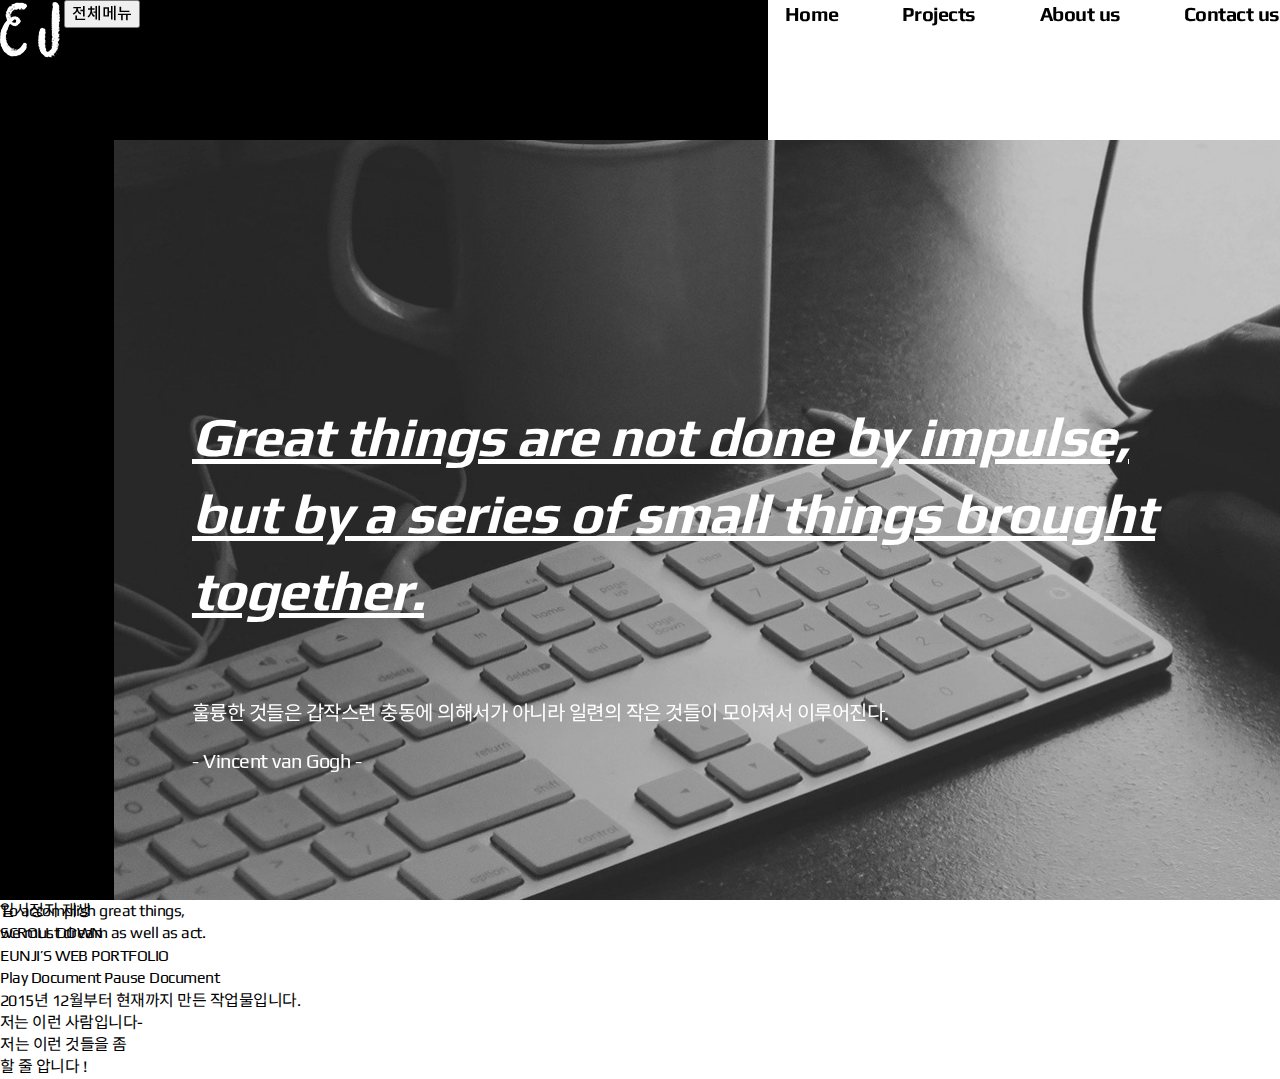
==== index.html @ 8ba09391 "경로 수정" ====
<!DOCTYPE html>
<html lang="ko">

<head>
<meta charset="utf-8">
<meta name="viewport" content="width=device-width, initial-scale=1.0">
<meta http-equiv="X-UA-Compatible" content="IE=edge"/>
<title>웹 퍼블리셔 이은지 포트폴리오</title>

<meta name="Description" content="">
<meta name="keywords" content="">

<meta property="og:title" content="웹 퍼블리셔 이은지 포트폴리오">
<meta property="og:description" content="">
<meta property="og:image" content="resources/img/ogimg.png">
<meta property="og:type" content="website">
<link rel="stylesheet" type="text/css" href="resources/css/animate.css">
<link rel="stylesheet" type="text/css" href="resources/css/swiper.min.css">
<link rel="stylesheet" type="text/css" href="resources/css/common.css?ver=200728">
<!--공통 스타일-->
<link rel="stylesheet" type="text/css" href="resources/css/layout.css?ver=200728">
<!--레이아웃 스타일-->
<link rel="stylesheet" type="text/css" href="resources/css/main.css?ver=200728">
<!--메인 스타일-->
<script src="resources/js/jquery/jquery.1.11.3.min.js"></script>
<!--jquery 필수-->
<script src="resources/js/jquery/jquery-ui-1.11.4.min.js"></script>
<!--jquery ui 필수-->
<script src="resources/js/jquery/slick.1.8.1.js"></script>
<script src="resources/js/jquery/slick-animation.min.js"></script>
<script src="resources/js/jquery/swiper.js"></script>
<script async="" src="resources/js/jquery/jquery.easing.min.js"></script>
<!--jquery 효과(속도)-->
<script defer="" src="resources/js/jquery/wow.min.js"></script>
<script defer="" src="resources/js/common.js?ver=200728"></script>
<!--제이쿼리 라이브러리 CDN-->
</head>

<body>

<div id="wrap">
    <header class="header" id="header"></header>

    <div id="container">
        <!-- main visial s -->
        <div class="main_vis">
            <div class="left_bg"></div>
            <div class="swiper-container main_swiper">
                <div class="swiper-wrapper">
                    <div class="vis1 swiper-slide">
                        <div class="vis_bg" data-swiper-parallax-x="60%"></div>
                    </div>
                    <div class="vis2 swiper-slide">
                        <div class="vis_bg" data-swiper-parallax-x="60%"></div>
                    </div>
                </div>
            </div>
            <div class="vis_txt">
                <p class="tit">Great things are not done by impulse, <br>but by a series of small things brought together.</p>
                <p class="txt">훌륭한 것들은 갑작스런 충동에 의해서가 아니라 일련의 작은 것들이 모아져서 이루어진다.</p>
                <span class="name">- Vincent van Gogh -</span>
            </div>
            <div class="slide_btn_box clear"> 
                <div class="play_box">
                    <a href="#none" class="swiper-button-pause">일시정지</a>
                    <a href="#none" class="swiper-button-play">재생</a>
                </div>
                <div class="swiper-pagination"></div><!-- slide btn -->
            </div>
            <span class="scrolldown">SCROLL DOWN</span>
        </div>
        <!-- main visial e -->

        <div class="projects">
            <p class="wrap_tit">To accomplish great things, <br>we must dream as well as act. </p>
            <span class="left_tit">EUNJI’S WEB PORTFOLIO</span>
            <!-- project s -->
            <div class="swiper-container project_swiper">
                <div class="swiper-wrapper">
                    <div class="slide1 swiper-slide">

                    </div>
                    <div class="slide2 swiper-slide">

                    </div>
                    <div class="slide3 swiper-slide">

                    </div>
                </div>
            </div>
            <div class="slide_btn_box clear"> 
                <div class="play_box">
                    <a href="#none" class="swiper-button-pause">Play Document</a>
                    <a href="#none" class="swiper-button-play">Pause Document</a>
                    <p>2015년 12월부터 현재까지 만든 작업물입니다.</p>
                </div>
                <!-- <div class="swiper-pagination"></div> --><!-- slide btn -->
            </div>
            <!-- project e -->
        </div>
        <div class="aboutme1">
            <p class="wrap_tit">저는 이런 사람입니다-</p>
            <div class="cont">

            </div>
        </div>
        <div class="aboutme2">
            <p class="wrap_tit">저는 이런 것들을 좀 <span class="block">할 줄 압니다 <i>!</i></span></p>
            <div class="cont">

            </div>
        </div>
        <div class="contactus">

        </div>
    </div>
    
    <!-- footer s -->
    <footer class="footer">

    </footer>
    <!-- footer e -->
</div>

</body>
</html>
---- resources/css/common.css ----
@charset "utf-8";

@font-face { font-family: 'Noto Sans KR'; font-style: normal; font-weight: 100; src: url('../../resources/css/font/NotoSansKR-Light.eot');  src: local(※), url('../../resources/css/font/NotoSansKR-Light.eot#iefix') format('embedded-opentype'),  url('../../resources/css/font/NotoSansKR-Light.woff2') format('woff2'), url('../../resources/css/font/NotoSansKR-Light.woff') format('woff'), url('../../resources/css/font/NotoSansKR-Light.ttf') format('truetype'); }
@font-face { font-family: 'Noto Sans KR'; font-style: normal; font-weight: 300; src: url('../../resources/css/font/NotoSansKR-Regular.eot');  src: local(※), url('../../resources/css/font/NotoSansKR-Regular.eot#iefix') format('embedded-opentype'),  url('../../resources/css/font/NotoSansKR-Regular.woff2') format('woff2'), url('../../resources/css/font/NotoSansKR-Regular.woff') format('woff'), url('../../resources/css/font/NotoSansKR-Regular.ttf') format('truetype'); }
@font-face { font-family: 'Noto Sans KR'; font-style: normal; font-weight: 400; src: url('../../resources/css/font/NotoSansKR-Medium.eot');  src: local(※), url('../../resources/css/font/NotoSansKR-Medium.eot#iefix') format('embedded-opentype'),  url('../../resources/css/font/NotoSansKR-Medium.woff2') format('woff2'), url('../../resources/css/font/NotoSansKR-Medium.woff') format('woff'), url('../../resources/css/font/NotoSansKR-Medium.ttf') format('truetype'); }
@font-face { font-family: 'Noto Sans KR'; font-style: normal; font-weight: 600; src: url('../../resources/css/font/NotoSansKR-Bold.eot');  src: local(※), url('../../resources/css/font/NotoSansKR-Bold.eot#iefix') format('embedded-opentype'),  url('../../resources/css/font/NotoSansKR-Bold.woff2') format('woff2'), url('../../resources/css/font/NotoSansKR-Bold.woff') format('woff'), url('../../resources/css/font/NotoSansKR-Bold.ttf') format('truetype'); }
@font-face { font-family: 'Noto Sans KR'; font-style: normal; font-weight: 700; src: url('../../resources/css/font/NotoSansKR-Black.eot');  src: local(※), url('../../resources/css/font/NotoSansKR-Black.eot#iefix') format('embedded-opentype'),  url('../../resources/css/font/NotoSansKR-Black.woff2') format('woff2'), url('../../resources/css/font/NotoSansKR-Black.woff') format('woff'), url('../../resources/css/font/NotoSansKR-Black.ttf') format('truetype'); }

@font-face { font-family: 'play'; font-style: normal; font-weight: 300; src: url('../../resources/css/font/Play-Regular.eot');  src: local(※), url('../../resources/css/font/Play-Regular.eot#iefix') format('embedded-opentype'),  url('../../resources/css/font/Play-Regular.woff2') format('woff2'), url('../../resources/css/font/Play-Regular.woff') format('woff'), url('../../resources/css/font/Play-Regular.ttf') format('truetype'); }
@font-face { font-family: 'play'; font-style: normal; font-weight: 600; src: url('../../resources/css/font/Play-Bold.eot');  src: local(※), url('../../resources/css/font/Play-Bold.eot#iefix') format('embedded-opentype'),  url('../../resources/css/font/Play-Bold.woff2') format('woff2'), url('../../resources/css/font/Play-Bold.woff') format('woff'), url('../../resources/css/font/Play-Bold.ttf') format('truetype'); }


@font-face { font-family: 'Montserrat'; font-style: normal; font-weight: 100; src: url('../../resources/css/font/Montserrat-Light.ttf');  src: local(※), url('../../resources/css/font/Montserrat-Light.eot#iefix') format('embedded-opentype'), url('../../resources/css/font/Montserrat-Light.ttf') format('truetype'); }
@font-face { font-family: 'Montserrat'; font-style: normal; font-weight: 300; src: url('../../resources/css/font/Montserrat-Regular.ttf');  src: local(※), url('../../resources/css/font/Montserrat-Regular.eot#iefix') format('embedded-opentype'), url('../../resources/css/font/Montserrat-Regular.ttf') format('truetype'); }
@font-face { font-family: 'Montserrat'; font-style: normal; font-weight: 500; src: url('../../resources/css/font/Montserrat-Medium.ttf');  src: local(※), url('../../resources/css/font/Montserrat-Medium.eot#iefix') format('embedded-opentype'), url('../../resources/css/font/Montserrat-Medium.ttf') format('truetype'); }
@font-face { font-family: 'Montserrat'; font-style: normal; font-weight: 600; src: url('../../resources/css/font/Montserrat-Bold.ttf');  src: local(※), url('../../resources/css/font/Montserrat-Bold.eot#iefix') format('embedded-opentype'), url('../../resources/css/font/Montserrat-Bold.ttf') format('truetype'); }
@font-face { font-family: 'Montserrat'; font-style: normal; font-weight: 800; src: url('../../resources/css/font/Montserrat-ExtraBold.ttf');  src: local(※), url('../../resources/css/font/Montserrat-ExtraBold.ttf#iefix') format('embedded-opentype'), url('../../resources/css/font/Montserrat-ExtraBold.ttf') format('truetype'); }
@font-face { font-family: 'Montserrat'; font-style: normal; src: url('../../resources/css/font/Montserrat-Regular.ttf')}


    html, body, div, span, applet, object, iframe, h1, h2, h3, h4, h5, h6, p, blockquote, pre, a, abbr, acronym, address, big, cite, code, del, dfn, em, img, ins, kbd, q, s, samp, small, strike, strong, sub, sup, tt, var, b, u, i, center, dl, dt, dd, ol, ul, li, fieldset, form, label, legend, table, caption, tbody, tfoot, thead, tr, td, article, aside, canvas, details, embed, figure, figcaption, footer, header, hgroup, menu, nav, output, ruby, section, summary, time, mark, audio, video { margin: 0; padding: 0; border: 0; font-size: 100%; font: inherit; vertical-align: baseline; }
 body {font-family:'play', 'Noto Sans KR'; letter-spacing:-.5px; box-sizing:border-box; color:#000; font-size:16px; font-weight:300}
  select, input, textarea, button{ font-family: 'Noto Sans KR'; font-size:inherit; vertical-align:middle;}
 input[type="submit"], input[type="reset"] { cursor: pointer; border:none; -webkit-appearance: none;
  -webkit-border-radius: 0;}

 textarea {width:100%;  min-height:300px; padding:5px; border:1px solid #d2d2d2; box-sizing: border-box;} /* 190520 */

 p, li, span, input, a { transform: skew(-0.03deg); line-height:140%;}
 .skew {transform: skew(-0.03deg); display: inline-block;}
 img{vertical-align:top}
 table { border-collapse: collapse; border-spacing: 0; table-layout: fixed;}
 ul, ol{list-style: none}
 a {color: #000; text-decoration: none;}
 address{font-style:normal}
 caption{text-indent:-9999px; height:0}
  article, aside, details, figcaption, figure, footer, header, hgroup, menu, nav, section { display: block; }
 legend{ display:none}
 p { word-break: keep-all;}
 h3, h4 { word-break: keep-all;}

#accessibility{ position: absolute; margin: 0 auto; width: 100%; list-style: none; font-size: 1.15em; top: -10.5em; left: 0; z-index: 99999999999;}
#accessibility a:focus, #accessibility a:active { position: absolute; padding-top: 0.5em; width: 100%; height: 2em; top: 10.5em;left:0; z-index: 99999999999; text-align: center;color:#fff; background: #333; overflow: visible; clip: unset;}
#accessibility a.on{background-color:#666;}
#accessibility a{}
.fw3{ font-weight:300;}
.fw4{ font-weight:400;}
.fw5{ font-weight:500;}
.fw6{ font-weight:600;}
.fw7{ font-weight:700;}
.fw9{ font-weight:900;}
.bold { font-weight:600;}
.black { font-weight:800;}
.c_blue {color:#005383 !important;}
.c_333 {color:#333 !important;}
.c_fff {color:#fff !important;}
.c_red {color:#cc2634;}
.c_green {color: #017601;}
.bg_gr {background:#00af43;}
.bg_darkgr {background:#016452;}
.underline { text-decoration:underline;}
.readonly, input[readonly="readonly"] { background:#f1f1f1;}

 .hidden{display:none}
 .clear:after{display:block; content:""; clear:both; height:0}
 .group:after{display:block; content:""; clear:both; height:0}
 .bor0 { border:none !important;}
 .borBn{border-bottom: none !important;}
 .borTn{border-top: none !important;}
 .borLn{border-left: none !important;}
 .borRn{border-right: none !important;}
 .borT {border-top:1px solid #ddd !important;}
 .borB {border-bottom:1px solid #ddd !important;}
 .borL {border-left:1px solid #ddd !important;}
 .borR {border-right:1px solid #ddd !important;}
 .bg0 { background:none !important;}
 .font_b{font-weight:500;}
 .fl{float:left;}
 .fr{float:right;}
 .align_center {text-align:center !important;}
 .align_left {text-align:left !important;}
 .align_right {text-align:right !important;}
 .mal0 {margin-left:0 !important;}
 .mal5 {margin-left:5px !important;}
 .mal10 {margin-left:10px !important;}
 .mal15 {margin-left:15px !important;}
 .mal20 {margin-left:20px !important;}
 .mal25 {margin-left:25px !important;}
 .mal30 {margin-left:30px !important;}
 .mal35 {margin-left:35px !important;}
 .mal40 {margin-left:40px !important;}
 .mal45 {margin-left:45px !important;}
 .mal50 {margin-left:50px !important;}
 .mal55 {margin-left:55px !important;}
 .mal60 {margin-left:60px !important;}
 .mal65 {margin-left:65px !important;}
 .mal70 {margin-left:70px !important;}
 .mal75 {margin-left:75px !important;}
 .mal80 {margin-left:80px !important;}
 .mal85 {margin-left:85px !important;}
 .mal90 {margin-left:90px !important;}
 .mal95 {margin-left:95px !important;}
 .mal100 {margin-left:100px !important;}
 .mal120 {margin-left:120px !important;}
 .mal130 {margin-left:130px !important;}
 .mal140 {margin-left:140px !important;}
 .mal150 {margin-left:150px !important;}
 .mal-5 {margin-left:-5px !important;}
 .mal-10 {margin-left:-10px !important;}
 .mal-15 {margin-left:-15px !important;}
 .mal-20 {margin-left:-20px !important;}
 .mal-25 {margin-left:-25px !important;}
 .mal-30 {margin-left:-30px !important;}
 .mal-35 {margin-left:-35px !important;}
 .mal-40 {margin-left:-40px !important;}
 .mal-45 {margin-left:-45px !important;}
 .mal-50 {margin-left:-50px !important;}
 .mar0 {margin-right:0 !important;}
 .mar5 {margin-right:5px !important;}
 .mar10 {margin-right:10px !important;}
 .mar15 {margin-right:15px !important;}
 .mar20 {margin-right:20px !important;}
 .mar25 {margin-right:25px !important;}
 .mar30 {margin-right:30px !important;}
 .mar35 {margin-right:35px !important;}
 .mar40 {margin-right:40px !important;}
 .mar45 {margin-right:45px !important;}
 .mar50 {margin-right:50px !important;}
 .mar55 {margin-right:55px !important;}
 .mar60 {margin-right:60px !important;}
 .mar65 {margin-right:65px !important;}
 .mar70 {margin-right:70px !important;}
 .mar75 {margin-right:75px !important;}
 .mar80 {margin-right:80px !important;}
 .mar85 {margin-right:85px !important;}
 .mar90 {margin-right:90px !important;}
 .mar95 {margin-right:95px !important;}
 .mar100 {margin-right:100px !important;}
 .mar120 {margin-right:120px !important;}
 .mar130 {margin-right:130px !important;}
 .mar140 {margin-right:140px !important;}
 .mar150 {margin-right:150px !important;}
 .mab0 {margin-bottom:0 !important;}
 .mab5 {margin-bottom:5px !important;}
 .mab10 {margin-bottom:10px !important;}
 .mab15 {margin-bottom:15px !important;}
 .mab20 {margin-bottom:20px !important;}
 .mab25 {margin-bottom:25px !important;}
 .mab30 {margin-bottom:30px !important;}
 .mab35 {margin-bottom:35px !important;}
 .mab40 {margin-bottom:40px !important;}
 .mab45 {margin-bottom:45px !important;}
 .mab50 {margin-bottom:50px !important;}
 .mab55 {margin-bottom:55px !important;}
 .mab60 {margin-bottom:60px !important;}
 .mab65 {margin-bottom:65px !important;}
 .mab70 {margin-bottom:70px !important;}
 .mab75 {margin-bottom:75px !important;}
 .mab80 {margin-bottom:80px !important;}
 .mab85 {margin-bottom:85px !important;}
 .mab90 {margin-bottom:90px !important;}
 .mab95 {margin-bottom:95px !important;}
.mab150 {margin-bottom: 150px !important;}
 .ma0 {margin:0 !important;}
 .ma5 {margin:5px !important;}
 .ma10 {margin:10px !important;}
 .ma15 {margin:15px !important;}
 .ma20 {margin:20px !important;}
 .ma25 {margin:25px !important;}
 .ma30 {margin:30px !important;}
 .ma35 {margin:35px !important;}
 .ma40 {margin:40px !important;}
 .ma45 {margin:45px !important;}
 .ma50 {margin:50px !important;}
 .mat0 {margin-top:0 !important;}
 .mat3 {margin-top:3px !important;}
 .mat5 {margin-top:5px !important;}
 .mat10 {margin-top:10px !important;}
 .mat12 {margin-top:12px !important;}
 .mat15 {margin-top:15px !important;}
 .mat20 {margin-top:20px !important;}
 .mat25 {margin-top:25px !important;}
 .mat30 {margin-top:30px !important;}
 .mat35 {margin-top:35px !important;}
 .mat40 {margin-top:40px !important;}
 .mat45 {margin-top:45px !important;}
 .mat50 {margin-top:50px !important;}
 .mat55 {margin-top:55px !important;}
 .mat60 {margin-top:60px !important;}
 .mat65 {margin-top:65px !important;}
 .mat70 {margin-top:70px !important;}
 .mat75 {margin-top:75px !important;}
 .mat80 {margin-top:80px !important;}
 .mat85 {margin-top:85px !important;}
 .mat90 {margin-top:90px !important;}
 .mat95 {margin-top:95px !important;}
 .mat100 {margin-top:100px !important;}
 .mat110 {margin-top:110px !important;}
 .mat120 {margin-top:120px !important;}
 .mat130 {margin-top:130px !important;}
 .mat140 {margin-top:140px !important;}
 .mat150 {margin-top:150px !important;}
 .mat200 {margin-top:200px !important;}
 .mat-5 {margin-top:-5px !important;}
 .mat-10 {margin-top:-10px !important;}
 .mat-15 {margin-top:-15px !important;}
 .mat-20 {margin-top:-20px !important;}
 .mat-25 {margin-top:-25px !important;}
 .mat-30 {margin-top:-30px !important;}
 .mat-35 {margin-top:-35px !important;}
 .mat-40 {margin-top:-40px !important;}
 .mat-45 {margin-top:-45px !important;}
 .mat-50 {margin-top:-50px !important;}
 .pal0 {padding-left:0px !important;}
 .pal5 {padding-left:5px !important;}
 .pal10 {padding-left:10px !important;}
 .pal15 {padding-left:15px !important;}
 .pal20 {padding-left:20px !important;}
 .pal25 {padding-left:25px !important;}
 .pal30 {padding-left:30px !important;}
 .pal35 {padding-left:35px !important;}
 .pal40 {padding-left:40px !important;}
 .pal45 {padding-left:45px !important;}
 .pal50 {padding-left:50px !important;}
 .pal55 {padding-left:55px !important;}
 .pal60 {padding-left:60px !important;}
 .pal65 {padding-left:65px !important;}
 .pal70 {padding-left:70px !important;}
 .pal75 {padding-left:75px !important;}
 .pal80 {padding-left:80px !important;}
 .pal85 {padding-left:85px !important;}
 .pal90 {padding-left:90px !important;}
 .par0 {padding-right:0 !important;}
 .par5 {padding-right:5px !important;}
 .par10 {padding-right:10px !important;}
 .par15 {padding-right:15px !important;}
 .par20 {padding-right:20px !important;}
 .par25 {padding-right:25px !important;}
 .par30 {padding-right:30px !important;}
 .par35 {padding-right:35px !important;}
 .par40 {padding-right:40px !important;}
 .pat0 {padding-top:0px !important;}
 .pat5 {padding-top:5px !important;}
 .pat10 {padding-top:10px !important;}
 .pat15 {padding-top:15px !important;}
 .pat20 {padding-top:20px !important;}
 .pat25 {padding-top:25px !important;}
 .pat30 {padding-top:30px !important;}
 .pat35 {padding-top:35px !important;}
 .pat40 {padding-top:40px !important;}
 .pat45 {padding-top:45px !important;}
 .pat50 {padding-top:50px !important;}
 .pat60 {padding-top:60px !important;}
 .pat70 {padding-top:70px !important;}
 .pat80 {padding-top:80px !important;}
 .pat90 {padding-top:90px !important;}
 .pab0 {padding-bottom:0 !important;}
 .pab5 {padding-bottom:5px !important;}
 .pab10 {padding-bottom:10px !important;}
 .pab15 {padding-bottom:15px !important;}
 .pab20 {padding-bottom:20px !important;}
 .pab25 {padding-bottom:25px !important;}
 .pab30 {padding-bottom:30px !important;}
 .pab35 {padding-bottom:35px !important;}
 .pab40 {padding-bottom:40px !important;}
 .pab50 {padding-bottom:50px !important;}
 .pa0{padding:0 !important;}
 .pa5{padding:5px !important;}
 .pa10{padding:10px !important;}
 .pa15{padding:15px !important;}
 .pa20{padding:20px !important;}
 .pa25{padding:25px !important;}
 .pa30{padding:30px !important;}
 .pa35{padding:35px !important;}
 .pa40{padding:40px !important;}
 .pa45{padding:45px !important;}
 .pa50{padding:50px !important;}
  .siz12 { font-size:12px;}
 .siz13 { font-size:13px;}
 .siz14 { font-size:14px;}
 .siz15 { font-size:15px;}
 .siz16 { font-size:16px;}
 .siz17 { font-size:17px;}
 .siz18 { font-size:18px;}
 .siz19 { font-size:19px;}
 .siz20 { font-size:20px;}
 .siz21 { font-size:21px;}
 .siz22 { font-size:22px;}
 .siz23 { font-size:23px;}
 .siz24 { font-size:24px;}
 .siz25 { font-size:25px;}
 .siz26 { font-size:26px;}
 .siz27 { font-size:27px;}
 .siz28 { font-size:28px;}
 .siz29 { font-size:29px;}
 .siz30 { font-size:30px;}
 .siz31 { font-size:31px;}
 .siz32 { font-size:32px;}
 .siz33 { font-size:33px;}
 .siz34 { font-size:34px;}
 .siz35 { font-size:35px;}
 .siz45 { font-size:45px;}
  #content.big_font { font-size:17px;}
 .big_font h3 { font-size:26px; line-height:27px; }
 .big_font h4 { font-size: 22px; line-height:23px; }
 .big_font h5 { font-size: 20px;}
 .big_font .siz12 { font-size:14px;}
 .big_font .siz13 { font-size:15px;}
 .big_font .siz14 { font-size:16px;}
 .big_font .siz15 { font-size:17px;}
 .big_font .siz16 { font-size:18px;}
 .big_font .siz17 { font-size:19px;}
 .big_font .siz18 { font-size:20px;}
 .big_font .siz19 { font-size:21px;}
 .big_font .siz20 { font-size:22px;}
 .big_font .siz21 { font-size:23px;}
 .big_font .siz22 { font-size:24px;}
 .big_font .siz23 { font-size:25px;}
 .big_font .siz24 { font-size:26px;}
 .big_font .siz25 { font-size:27px;}
 .big_font .siz26 { font-size:28px;}
 .big_font .siz27 { font-size:29px;}
 .big_font .siz28 { font-size:30px;}
 .big_font .siz29 { font-size:31px;}
 .big_font .siz30 { font-size:32px;}
 .big_font .siz31 { font-size:33px;}
 .big_font .siz32 { font-size:34px;}
 .big_font .siz33 { font-size:35px;}
 .big_font .siz34 { font-size:36px;}
 .big_font .siz35 { font-size:37px;}

 table th.th_5 { width:5%;}
 table th.th_10 { width:10%;}
 table th.th_15 { width:15%;}
 table th.th_18 { width:18%;}
 table th.th_20 { width:20%;}
 table th.th_25 { width:25%;}
 table th.th_28 { width:28%;}
 table th.th_30 { width:30%;}
 table th.th_35 { width:35%;}
 table th.th_36 { width:36%;}
 table th.th_40 { width:40%;}
 table th.th_45 { width:45%;}
 table th.th_50 { width:50%;}
 table th.th_55 { width:55%;}
 table th.th_60 { width:60%;}
 table th.th_64 { width:64%;}
 table th.th_65 { width:65%;}
 table th.th_70 { width:70%;}
 table th.th_75 { width:75%;}
 table th.th_80 { width:80%;}
 table td.td_5 { width:5%;}
 table td.td_10 { width:10%;}
 table td.td_15 { width:15%;}
 table td.td_20 { width:20%;}
 table td.td_25 { width:25%;}
 table td.td_30 { width:30%;}
 table td.td_35 { width:35%;}
 table td.td_40 { width:40%;}
 table td.td_45 { width:45%;}
 table td.td_50 { width:50%;}
 table td.td_55 { width:55%;}
 table td.td_60 { width:60%;}
 table td.td_65 { width:65%;}
 table td.td_70 { width:70%;}
 table td.td_75 { width:75%;}
 table td.td_80 { width:80%;}

.w100 {    width: 100%;}
 .valign_top { vertical-align: top !important; }
 .valign_middle { vertical-align: middle !important; }
 .valign_bottom { vertical-align: bottom !important; }
 .displayBlock { display: block; }
 .displayInline { display:inline; }
 .displayNone { display: none; }
 .pad0 { padding: 0 !important; }
 .mag0 { margin: 0 !important; }
 .fontbw { letter-spacing: -1px; }
.wrap {  width: 100%; height:100%; min-width:320px;}
.inner { position:relative; width:97%;  margin:0 auto; max-width:1100px;}
.h_inner{ position:relative;  height:100%; width:97%;  margin:0 auto; max-width:1300px;}
.block { display:block;}
.block2 {display: inline-block;}
.box_block {display:block;}
h3 .block2 {margin-top: -5px;}

.c_box { word-break: keep-all; margin-top:20px; width:100%; height: 100%; padding:20px 30px; box-sizing: border-box; border:3px solid #ddd; position: relative;} 
.c_box2 { word-break: keep-all; margin-top:20px; width:100%; height: 100%; padding:20px 30px; box-sizing: border-box; border:1px dotted #005383; position: relative;} 
ol.basic { margin-top:20px;}
ol.basic > li {list-style-type:decimal; margin-left:17px;  border-bottom: 1px dashed #ddd;  padding:7px 0 7px 10px;}
/* ol.basic > li > ul { margin-top:5px; color:#000; margin-bottom:5px;} */
/* ol.basic > li > ul li {  padding:0 0 0 10px;} */
.finish { margin-top:70px; margin-bottom:120px;}


ul.basic {margin-top: 15px;font-family: 'Noto Sans KR', sans-serif;}
ul.basic li{padding-left: 10px; position: relative; margin-bottom: 5px; line-height: 150%; word-break: keep-all;}
ul.basic li:last-child {margin-bottom: 0;}
ul.basic li:before {width: 2px; height: 2px; position: absolute; background-color: #333; content: ""; top: 12px; left: 0;}
ul.basic ul, ol.basic ul {margin:10px 0;}
ul.basic ul li, ol.basic ul li{padding-left: 20px; position: relative; margin-bottom: 5px; line-height: 130%; word-break: keep-all;}
ul.basic ul li:last-child, ol.basic ul li:last-child {margin-bottom: 0;}
ul.basic ul li:before, ol.basic ul li:before {width: 6px; height: 2px; position: absolute; background-color: #005383; content: ""; top: 9px; left:5px;}



/*버튼 스타일*/

 .btn_p a { color:#fff; padding:8px 35px; display: inline-block; transition: all 0.3s ease 0s; }
 .btn_p a.p1 { background-color:#005383;}
 .btn_p a.p1:hover { background-color:#003e62;}
 .btn_p a.p2 { background-color:#016452; }
 .btn_p a.p2:hover { background-color:#534f4e;}
 .btn_p a.p3 { background-color:#d24933;}
 .btn_p a.p3:hover { background-color:#4264a3;}
 .btn_p a.p4 { background-color:#fabb0f; color:#000;}
 .btn_p a.p4:hover { background-color:#0381b4; color:#fff;}
 .btn_p a.rdno { border-radius:0; padding:8px 25px; text-align:center;}
 .btn_p a.block { display:block;}
 .btn_dw { cursor:pointer; border:1px solid #d2d2d2; background-color:#f4f4f4; border-radius:30px; padding:6px 15px 6px 38px; transition: all 0.3s ease 0s; margin-left: 3px;}
 .btn00 {display: inline-block; cursor:pointer;padding:10px 45px; border-radius:3px; transition: .3s ease; margin-left: 3px; opacity:0.9;  background-color: #005383;color:#fff; font-weight:300; border-color: #005384;}
 .button {  cursor: pointer; padding:2px 10px; background:#f9f9f9; opacity: 0.9; transition: .3s ease; border:1px solid #ddd; border-radius: 5px; font-weight: 300;}
 .button:hover { opacity: 1;}
 
 .btn00:hover { opacity:1; }
  button.adm_btn,a.adm_btn { cursor:pointer; border:1px solid #ccc; color:#333; background-color:#f4f4f4; text-align:center; border-radius:30px; padding:5px 20px; transition: all 0.3s ease 0s; margin-left: 3px;}
  button.adm_btn2,a.adm_btn2 { cursor:pointer; border:2px solid #3c3f52; color:#3c3f52; background-color:#fff; text-align:center; border-radius:30px; padding:5px 20px; transition: all 0.3s ease 0s; margin-left: 3px;}
  button.adm_btn2:hover,a.adm_btn2:hover { border:2px solid #3c3f52; color:#3c3f51;color:#fff; background-color:#3c3f52; }
 .btn_dw:first-child{margin-left: 0;}
 .btn_dw.hwp { background: url("../../resources/img/common/content_bl.png") no-repeat 15px -256px;}
 .btn_dw.hwp:hover { background: #1a4589 url("../../resources/img/common/content_bl.png") no-repeat 15px -256px; color:#fff; border:1px solid #1a4599; }
 .btn_dw.xls { background: url("../../resources/img/common/content_bl.png") no-repeat 15px -334px;}
 .btn_dw.xls:hover { background: #188657 url("../../resources/img/common/content_bl.png") no-repeat 15px -334px; color:#fff; border:1px solid #188658; }
 .btn_dw.pdf { background: url("../../resources/img/common/content_bl.png") no-repeat 15px -296px;}
 .btn_dw.pdf:hover { background: #d14c42 url("../../resources/img/common/content_bl.png") no-repeat 15px -296px; color:#fff; border:1px solid #d14c41; }
 .btn_dw.new1 { display: inline-block; background:#fff url("../../resources/img/common/newwin_b.png") no-repeat 18px 10px;}
 .btn_dw.new1:hover { background: #e0e0e0 url("../../resources/img/common/newwin_b.png") no-repeat 18px 10px; color:#282828; border:1px solid #c0c0c0; }
 .btn_dw.new2 { display: inline-block; background: #4b6cba url("../../resources/img/common/newwin_w.png") no-repeat 18px 11px; border:1px solid #4b6cbb; color:#fff; }
 .btn_dw.new2:hover { background: #016452 url("../../resources/img/common/newwin_w.png") no-repeat 18px 11px; border:1px solid #016451; color:#fff; }
 .btn_dw.new1.patb0, .btn_dw.new1.patb0:hover { background-position: 11px 5px; padding:1px 19px 2px 32px; font-size:14px;}
 .btn_dw.new3 { word-break: break-all; border:none; background: url("../../resources/img/common/newwin_b.png") no-repeat 7px 8px; text-decoration:underline; }
 .btn_dw.new3 { padding:5px 20px 5px 28px;}
 .btn_dw.new4 { padding:4px 16px;}
 .btn_dw.new5 { border:none; background: url("../../resources/img/common/content_bl.png") no-repeat 18px -183px; }
 .btn_dw.new5:hover { text-decoration: underline;}
 .btn_dw.edit{background: url("../../resources/img/common/edit_icon.png") no-repeat 15px 9px;}
 .btn_dw.edit:hover{background-color: #ffda21;}
 .btn_dw.add{background: #f4f4f4 url("../../resources/img/common/add_icon.png") no-repeat 15px 9px;}
 .btn_dw.add:hover{background-color: #d6d6d6;}


 

.mon {font-family: 'Montserrat', sans-serif;}
.rg {color: #d08c6b;}
.yg {color: #a1a51d;}
.tac {text-align: center;}

p.basic { margin-top:20px;}
ul.img_col2 { margin:35px 0 15px; width: 100%; display:inline-block;}
ul.img_col2 li {display: inline-block; text-align: center; width: 49%; float:left; }
ul.img_col2 li img { width:100%; height:auto; max-width:588px;}
ul.img_col2 li:first-child {margin-right: 2%;}
ul.img_col3 { margin:35px 0 15px; width: 100%; display:inline-block;}
ul.img_col3 li {display: inline-block; text-align: center; width: 31.5%; margin-right:2.75%; float:left; }
ul.img_col3 li img { width:100%; height:auto; max-width:378px;}
ul.img_col3 li:last-child {margin-right:0;}

.keep_all {word-break: keep-all !important;}
.break_all { word-break: break-all;}

.c_pp {color: #8437c5;}
.ff {font-family: 'Noto Sans KR', sans-serif;}
.c_bu {color: #0066b3;}

.c_box.iconbox { padding:0; min-height:135px; border:1px solid #d4d4d4; border-top:none; display:inline-block; width: 100%;}
.iconbox .ico { float:left; width:16%; background: url("../../resources/img/common/content_boxico.png") no-repeat center center; position:relative; height:93px; padding-top:41px;}
.iconbox .ico::after {content:"";width:100%;height:40px;border-top: 2px solid #abbc00;border-left: 2px solid #abbc00;position:absolute;top:0;left:-1px;}
.iconbox .info {  float:left; width:84%; background-color:#fff; padding-bottom:25px; position:relative; }
.iconbox .info::after {left:0; content:""; width:100%; height:40px; border-top:2px solid #afafaf; border-right:2px solid #afafaf; position:absolute; top:0;}
.iconbox .info h3, .iconbox .info h4 { color:#333; margin:25px 20px 5px 0; font-weight: 600; padding-left:0; font-size:19px;}
.iconbox .info h3::before, .iconbox .info h4::before { display: none;}
.iconbox p.basic, .iconbox ul.basic, .iconbox ol.basic { margin:10px 20px 0 0; }



/* login */
.login_wrap { background:#f8f9fd; text-align:center; position: relative; min-height:calc(100vh - 62px); z-index:999;}
.login_wrap .lgn {margin:0 auto; box-shadow:0px 0px 75px 0px #cbceda;  background:#fff; height:380px; overflow:hidden; border-radius: 5px;  width:100%; max-width:700px; position: absolute; top:50%; transform: translate3D(-50%, -50%, 0); left:50%; border:1px solid #eee;}
.login_wrap .lgn.warnning {height:350px; background:url("../../resources/img/board/comment/wrn_ico.png") -80px 60% no-repeat; }
.login_wrap .lgn.warnning .lgn_wrap { display: table; height:100%; text-align: center; width:100%;  border-bottom: 5px solid #5d6473;}
.login_wrap .lgn.warnning p {padding:20px; display: table-cell; vertical-align: middle; letter-spacing: -1px; font-size: 28px; word-break: keep-all; font-weight: 600;}

.login_wrap .lgn .lgn_left { position:relative; width:45%; float: left; background: #88b927; color:#fff; height:100%; display: table; background:linear-gradient(-45deg, #393f4c, #323252, #393e51) !important; background-size: 200% 200% !important; -webkit-animation: Gradient 5s ease infinite; -moz-animation: Gradient 5s ease infinite; animation: Gradient 5s ease infinite; z-index:1; transition: all .5s ease-out; }
.login_wrap .lgn .lgn_left::after {    content: ''; display: inline-block; width: 60px; height: 100%; position: absolute; background: #fff; transform: skew(-9deg); right: -30px;    top: 0;}
.login_wrap .lgn .lgn_left p { padding-right:25px; display:table-cell; padding-bottom: 30px; vertical-align: middle; }
.login_wrap .lgn .lgn_left .ico { background:url("../../resources/img/board/comment/lock_ico2.png") center 0 no-repeat; display: inline-block; width:70px; height:70px; padding-bottom:20px;  border-bottom:4px dashed #eee; }
.login_wrap .lgn .lgn_left .txt {line-height:140%;  font-weight: 500; display:block; margin-top:20px; font-size:20px; letter-spacing: -.8px; }
.login_wrap .lgn .lgn_right { float: left; width:55%; padding:80px 0 0; box-sizing: border-box;}
/* .login_wrap .lgn .lgn_right .lgn_wrap { background:url("../../resources/img/board/comment/lock_ico.png") center 0 no-repeat; padding-top:70px;} */
.login_wrap .lgn .lgn_right .lgn_wrap .txt { margin-bottom:30px;  font-size: 40px; font-weight: bold;color:#1a55d4}
.login_wrap .lgnDiv {  padding:5px 0; width:78%; border:1px solid #ddd; box-sizing: border-box; font-size: 0;margin: 0 auto;text-align: left; margin-top: -1px;}
/* .login_wrap .lgnDiv label { width:25%; font-size: 15px; display: inline-block; vertical-align: middle; padding-left: 10px; box-sizing: border-box;} */
.login_wrap .lgnDiv label { position:absolute; left:0; top:0; width:1px; height:1px; font-size: 0;}
.login_wrap .lgnDiv .inp, .login_wrap .lgnDiv input[type="text"], .login_wrap .lgnDiv input[type="password"] { border:none; width:100%; font-size: 16px; vertical-align: middle;display: inline-block;}

.login_wrap .lgn_btn { transition: .3s ease; width:78%; margin: 0 auto; display: block; background:#1a55d4; color:#fff; text-align:center; padding:12px 0; border-radius: 5px; margin-top:20px; cursor: pointer; border:none;}
.login_wrap .lgn_btn:hover { background:#393f4c}


	/*animation*/
	@-webkit-keyframes Gradient {
		0% { background-position: 0% 50%}
		50% { background-position: 100% 50%}
		100% { background-position: 0% 50%}
	}

	@-moz-keyframes Gradient {
		0% { background-position: 0% 50%}
		50% { background-position: 100% 50%}
		100% { background-position: 0% 50%}
	}
			
	@keyframes Gradient {
		0% { background-position: 0% 50%}
		50% { background-position: 100% 50%}
		100% { background-position: 0% 50%}
	}






/** MEMBER - 200529 soosanint **/

/* member header */
.member_header { height:80px;;}
.member_header .member_logo { position: absolute; left:38px; top:27px;}
.member_header .member_logo a { text-indent: -99999px; display: block; background:url("../../resources/img/logo.png") no-repeat; background-size: cover; width:154px; height:22px; }
/* member_login */
.member_wrap {background-image:url("../../resources/img/common/login/login_bg.jpg");  background-size:cover; width:100%; min-height:100vh; padding-bottom: 40px; box-sizing: border-box; background-attachment: fixed; background-repeat: no-repeat;}
.member_wrap .inner { height:100%;}
.member_login {margin-top:75px; position: relative; height:600px;}
.member_login .login_left { transition: .3s ease; padding:65px; box-sizing:border-box; box-shadow:10px 50px 120px rgba(0,0,0,.24); margin-left: 25px; max-width:930px; width:100%; background:url("../../resources/img/common/login/login_box.jpg") no-repeat; background-size: cover; height:100%; border-radius: 30px;}
.member_login .login_left .lgn_left_logo { display: block;  width:154px; background:url("../../resources/img/logo_w.png") no-repeat; background-size: cover; height:22px; text-indent: -99999px;;}
.member_login .login_left .txt {font-size:50px; white-space: nowrap; color:#fff; margin-top:20px; font-weight: 600; letter-spacing: -1px; ;}
.member_login .login_right { transition: .3s ease; padding-top:85px; box-sizing:border-box; box-shadow:10px 50px 120px rgba(0,0,0,.24);  max-width:630px; width:100%; height: 100%; position:absolute; right:25px; top:70px; border-radius: 30px; background:#fff url("../../resources/img/common/login/login_curve.png") left bottom no-repeat;}
.mem_login_box { width:100%; max-width:450px; margin:0 auto;}
.mem_login_box .mem_lgn_txt {margin-bottom: 35px; font-size:52px; font-weight:700; color:#005a8b; text-align: center; }
.mem_login_box .lgnDiv label { display: none;}
.mem_login_box .lgnDiv .mem_inp {width:100%; padding:16px; height: 50px; outline: none; /*margin-top: -1px;*/}
    .mem_login_btn { margin-top:25px; width:100%; cursor: pointer; border: none; background:#005a8b; color:#fff; padding:17px 0;  font-size:18px; transition: .3s ease;}
    .mem_login_btn:hover {background:#094769;} 
.mem_login_box .mem_login_bottom { margin-top:33px;}
.mem_login_box .idpw_txt { padding-bottom: 12px; margin-bottom: 45px; display:inline-block; width:100%; border-bottom: 1px dotted #ddd; color:#777} 
.mem_login_box .idpw_txt .idpw_link { color:#094769; font-weight:400; float: right;}
.mem_login_box .idpw_txt .idpw_link:hover {text-decoration: underline;}
.mem_login_box .mem_join_btn { transition:.3s ease;  padding:8px 20px; border-radius: 3px; color:#777; background:#eee; border:1px solid #ddd; display: inline-block;}
.mem_login_box .mem_join_btn:hover { background:#e0e0e0;}

/* member_join */
.member_title { font-size: 33px; font-weight: 500; text-align: center; margin-top:15px;}
.member_s_tit { font-size: 16px; color:#555; text-align: center; margin-top:7px;}
.member_content { max-width:800px;margin:30px auto 0; overflow:hidden; transition: .3s ease; /*padding:65px;*/ box-sizing:border-box; box-shadow:10px 50px 120px rgba(0,0,0,.24); border-radius: 30px; background:#fff; }
.member_content.fullwidth { max-width: 100%; padding:50px 65px;}
.member_content.square { border-radius:0; box-shadow: none; border:1px solid #ddd; border-bottom: 3px solid #ddd; background:#f9f9f9 url("../../resources/img/main/gnb_bg_r.png") right 0 top -30px no-repeat}
.square_select { width:33%; padding: 13px 10px;}

.member_lnk { border-bottom: 2px solid #005383;}
.member_lnk::after { clear:both;display:block; content:''; } 
.member_lnk input[type="radio"] { position: fixed; left:0; top:0; font-size: 0;width:0; height:0;}
.member_lnk input[type="radio"] + .joinlabel { cursor: pointer; float:left; width:50%; padding:13px 0; color:#a5a5a5; font-size: 20px; text-align: center; background: #eee; box-sizing: border-box;}
.member_lnk input[type="radio"]:checked + .joinlabel { background:#005383; color:#fff;}
.mem_join_form { padding:30px 65px;}
strong.required {vertical-align: -3px;}
.mem_join_form .p_tit { font-weight:600; font-size:18px; margin:20px 0 15px;}
.mem_join_form .lgnDiv { margin-top: -1px; font-size: 0; position: relative;}
.square .mem_join_form .lgnDiv { margin-top:0; margin-bottom: 20px;}
.mem_join_form .lgnDiv * { font-size:16px;}
.mem_join_form .lgnDiv label {max-width: 160px; box-sizing: border-box; padding-left: 11px; font-size: 16px; width: 19%;display:inline-block; vertical-align: middle; font-weight: 500;}
.mem_join_form .lgnDiv label.radio_label {max-width:none; width:auto; margin-right: 20px;}
.mem_join_form .lgnDiv .mem_inp { width:calc(100% - 160px);padding:13px 25px;  font-size: 16px; display:inline-block; vertical-align: middle;}
.member_content.square .mem_join_form .lgnDiv .mem_inp { background:rgba(255,255,255,.6);} /* mypage */
.member_content.square .mem_join_form .lgnDiv .textarea { background:rgba(255,255,255,.6);} /* mypage */
.mem_join_form .lgnDiv span.mem_inp {box-sizing: border-box; border: 1px solid #ddd; background: #f9f9f9;} /* mypage */
.mem_join_form .lgnDiv select { background-color:rgba(255,255,255,.6);}
.mem_submit_btn {border:none; cursor: pointer;  margin:30px auto 0; width:50%; background:#005a8b; display: block; color:#fff; padding:16px 0;  font-size:18px; transition: .3s ease;}
.mem_submit_btn:hover, .mem_submit_btn2:hover {background:#094769;} 
.mem_submit_btn2 {display:inline-block; color:#fff;border:none; cursor: pointer;  padding:10px 35px; background:#005a8b;  border:1px solid #005a8a;  font-size:18px; transition: .3s ease; } 
.mem_submit_btn3 {display:inline-block; color:#fff;border:none; cursor: pointer;  padding:10px 35px; background:#555;  border:1px solid #555556;  font-size:18px; transition: .3s ease; } 
.mem_submit_btn3:hover {background:#333;  border:1px solid #333332;} 
.mem_cancel_btn {display:inline-block; color:#777;border:none; cursor: pointer;  padding:10px 35px; border:1px solid #ccc;  font-size:18px; transition: .3s ease;}
.mem_more_btn {transition:.3s ease;  padding:6px 20px; border-radius: 3px; color:#777; background:#ddd; border:1px solid #ccc; display: inline-block; }
.mem_more_btn:hover { background:#ccc;}
.required {position: relative; vertical-align: top; }
.required::before { color:#094769; content:'*'; position: absolute; left:0;}


/* 회원정보수정 추가 - 200722 ej */
.mem_join_form .pass_wrap { position: relative; margin-top:30px; border:1px dotted #bbb; padding:20px; /*background:#eff5f9; */}
.mem_join_form .pass_wrap .pass_txt { padding:10px; font-size:16px; display:inline-block; position:absolute; top:-20px; background:#f9f9f9}
.mem_join_form .pass_wrap .lgnDiv { }

/* id/pw찾기 */
.member_idsearch_wrap {}
.idpwDiv { border: 1px solid #eee; background:#f9f9f9; box-sizing: border-box; padding:20px 30px; margin-bottom: 15px;}
.idpwDiv .idpw_inp { width: 100%; box-sizing: border-box; background:#fff; border:1px solid #ddd; padding:13px 25px;  font-size: 16px; display:inline-block; vertical-align: middle;}
.idsearch_tab { font-size:0;}
.idsearch_tab::after { content:'';display: block; clear: both;}
.idsearch_tab a {cursor: pointer; vertical-align: bottom; word-break: keep-all; display: inline-block; font-size:16px; width: 50%; padding: 13px 0; color: #a5a5a5; text-align: center; background: #eee;    box-sizing: border-box; letter-spacing: -1px;}
.idsearch_tab a.on { background: #005383; color: #fff;}
.member_content .idsch_rslt_inp { width:70%;}
.idsch_inpbox { padding:10px 15px; border:1px solid #ddd; background:#fff; position: relative;}
.idsch_inpbox label { display: inline-block; border-right: 1px solid #ddd; padding-right:15px; width:70px; font-size:15px; letter-spacing:-1px; font-weight:500}
.idsch_inpbox input[type="text"] { width:calc(100% - 115px); margin-left:10px; border:0;  display: inline-block;}


/* mypage */
.mypage {max-width:700px; margin:0 auto;  border-top:1px solid #eee;}
.mypage .lgnDiv { vertical-align:middle; background:#fff; padding:19px 0; border: 1px solid #eee; border-top:none;}
.mypage .lgnDiv label { width:150px;display:inline-block; padding-left:25px; box-sizing:border-box;}
.mypage .lgnDiv input[type="text"], .mypage .lgnDiv input[type="password"] { border:none;}
.mypage .lgnDiv .mem_id {padding:5px; display:inline-block;}

.mypage .lgnDiv_id {width:calc(100% - 160px); display:inline-block; vertical-align:middle;}
.mypage .lgnDiv_id input[type="text"] { width:80%;}
.mypage .lgnDiv_id .id_check_btn { display:inline-block; padding:5px 10px; width:16%; background:#eee; border:1px solid #ddd; box-sizing:border-box; color:#333;}


/* no_access */
.acs_wrap .warnning {margin:0 auto; box-shadow:0px 0px 75px 0px #cbceda;  background:#fff; height:380px; overflow:hidden; border-radius: 5px;  width:100%; max-width:700px; position: fixed; transform: translate3D(-50%, -50%, 0); left:50%; border:1px solid #eee; height:350px; background:#fff url("../../resources/img/common/wrn_ico.png") -80px 60% no-repeat; top:50% }
.acs_wrap .warnning .warnning_box { display: table; height:100%; text-align: center; width:100%;  border-bottom: 5px solid #005383; }
.acs_wrap .warnning p {padding:20px; display: table-cell; vertical-align: middle; letter-spacing: -1px; font-size: 27px; word-break: keep-all; font-weight: 400;}


/* soosan reply - 200612 */
.comment_box {}
.comment_box .cmt_tit { font-weight:600; padding-bottom: 10px; border-bottom: 2px solid #eee; margin-bottom: 10px; }
.comment_box .reply { }



/* image board */
.img_board { }
.img_board .cont {box-sizing:border-box; float:left; width:30%; margin-right:3%; margin-bottom:20px;}
.img_board .cont > a {  display:block;}
.img_board .cont > a .img { box-sizing:border-box; border:1px solid #ddd; border-bottom:0;  width:100%; height:200px; position:relative; overflow:hidden; }
.img_board .cont > a .img img { transition:.3s ease; background:#fff; width:100%; position:absolute; top:50%; left:50%; transform:translate3D(-50%, -50%, 0)}
.img_board .cont > a .txt { margin-top:1px; border:1px solid #ddd; position:relative; max-width:100%; text-overflow:ellipsis; overflow:hidden; white-space:nowrap; background:#fff; text-align:center; padding:15px 25px; display:block;}
.img_board .cont:hover > a .txt {text-decoration:underline;}
.img_board .cont:hover > a .img img { transform:translate3D(-50%, -50%, 0) scale(1.2);}


.photo { max-width:100%;}
.photo1 { margin-top:20px; }
.col_img2 { margin-top: 10px;}
.col_img2 ul::after { content:''; display: block; clear: both;}
.col_img2 li { width: 48%; margin:1%; float:left;}
.col_img2 li img {max-width: 100%;}
.col_img3 { margin-top: 10px;}
.col_img3 ul::after { content:''; display: block; clear: both;}
.col_img3 li { width: 31%; margin:1%; float:left;}
.col_img3 li img {max-width: 100%;}
/* .col_img3 li:first-child {margin-left:0;} */
.col_img4 { margin-top: 10px;}
.col_img4 ul::after { content:''; display: block; clear: both;}
.col_img4 li { width: 23%; margin:1%; float:left;}
.col_img4 li img {max-width: 100%;}

.wow { 	visibility: hidden;}



@media screen and (max-width:1200px){
    /* common */
	.photo1 { width:100%; height:auto;}


    /* MEMBER  */
    .member_login .login_left { padding:30px; margin:0; max-width:100%;}
    .member_login .login_left .lgn_left_logo {display: none;}
    .member_login .login_left .txt {display: none;}
    .member_login .login_right { padding-top:60px; top:50px; margin:0; width:90%; right:auto; max-width:100%; left:50%; transform: translateX(-50%) !important;}
    .mem_login_box {max-width:70%;}





}


@media screen and (max-width:768px){
    
    .iconbox .ico { display:none;}
    .iconbox .info {width:100%;padding:0 25px 25px; box-sizing: border-box;} 
    .iconbox .info::after { left:-2px; border-left:2px solid #afafaf}

.sch_wrap .fr { width:100%;margin-top: 15px;}
.sch_form input { width:50%; margin:0;float: left;}
.sch_form .sch_btn { width:20%; margin:0;float: left; border-radius: 0;}
.block { display:inline;}

.inner { width:92%}
.c_box2, .c_box {padding:15px;}

.acs_wrap {}
.acs_wrap .warnning .warnning_box { padding:50px 0}
.acs_wrap .warnning {height:auto; width:90%;  background-size: contain;}
.acs_wrap .warnning p { font-size:20px;}

.mypage .lgnDiv_id { width:60%;}
.mypage .lgnDiv label { width:33%}
.mypage .lgnDiv_id input[type="text"] { width:100%;}
.mypage .lgnDiv_id .id_check_btn { margin-top:5px; width:100%; }
.member_content.square { background-size:50%}

.img_board .cont { width:100%; margin-right:0;}


/* MEMBER */
.member_login .login_left { display:none;}
.member_login .login_right {position: relative; top:0; height:auto; padding-bottom:50px; transform: none !important; left:0; width:100%;}
.member_login { margin-top:30px;}

.member_content.fullwidth {    padding: 30px 20px;}
.mem_login_box { max-width: 80%;}
.mem_login_box .mem_lgn_txt { font-size:35px; margin-bottom:20px;}
.mem_login_box .lgnDiv .mem_inp {  padding:0 17px; margin-top: 0; line-height:50px;}
.mem_login_box .mem_login_form .lgn_pw_inp { border-top: 0;}
.mem_login_btn {padding: 15px 0;}
.member_title {font-size: 30px;}
.mem_login_box .idpw_txt { font-size: 14px;}
.mem_join_form .p_tit { margin:20px 0 13px; }
.mem_join_form { padding:35px 35px !important;}
.member_content.square .mem_join_form { padding:0 !important;} 
.mem_join_form .lgnDiv { margin-bottom: 15px;}
.mem_join_form .lgnDiv label { width:100%; margin-bottom: 8px; max-width:100%;}
.mem_join_form .lgnDiv .mem_inp { width:100%; padding:0 15px; height:40px; line-height: 40px;}
.mem_join_form .lgnDiv select { width:100%; padding:0 15px; line-height: 40px;}
.member_lnk label { padding:13px 0; font-size:18px;}
.mem_more_btn { font-size:15px; padding:5px 10px; }
.idpwDiv { padding:15px 10px; margin-bottom: 20px;}
.idsearch_tab a { font-size: 14px;}
.member_content .idsch_rslt_inp { width:100%; margin-top:5px;} 
.mem_submit_btn3 { font-size:15px;}
.mem_submit_btn2 { font-size:15px;}
.idpwDiv .idpw_inp {padding:8px 10px;}
.square_select {margin-bottom: 10px;}
.mem_join_form .pass_wrap .pass_txt { left:50%;transform:translateX(-50%)}
.pass_wrap p { font-size:14px;}

}


@media screen and (max-width:500px){
  .block2 { display:block;}  
}

@media screen and (max-width:360px) {
    .idsch_inpbox label {border-right:0; padding-left:5px;}
    .idsch_inpbox input[type="text"] { width:100%; margin-left:0; }
}



@media screen and (max-height:800px){
.member_wrap {height:auto; padding-bottom:70px;}
}
---- resources/css/layout.css ----
@charset "utf-8";
/*layout*/

/*header*/
.header { position: absolute; left:0; width: 100%; transition:top .8s ease-in-out;  height: 80px; z-index:3;}
.header .logo {display:inline-block;}
.header .logo a { text-indent: -99999px; display: block; background:url("../../resources/img/w_logo.png") no-repeat; background-size: cover; width:60px; height:56px;}

.header > .gnb {float:right;}
.header > .gnb ul {}
.header > .gnb ul li {display: inline-block; font-size:20px; margin-left:60px;}
.header > .gnb ul li a { font-weight: 600; font-family: 'play';}



@media screen and (max-width:1100px){

}


@media screen and (max-width:768px){

}
---- resources/css/main.css ----
@charset "utf-8";
/*main*/

/*visual*/
.main_vis { height:100vh; position: relative; max-height: 960px;}
.left_bg { width:60%; height: 100%; background-color: #000; display: block; transition: .3s ease;}
.main_swiper { position:absolute; bottom:0; left:55%; transform:translateX(-50%); max-width: 1180px; width: 100%;}
.main_swiper .swiper-slide { width: 100%; height:760px; background: url('../../resources/img/main/main_vis.jpg') no-repeat center; background-size: cover;}
.main_swiper .vis2 { background: url('../../resources/img/main/main_vis2.jpg') no-repeat center; background-size: cover;}
.main_vis .vis_txt { left:15%; position:absolute; bottom:125px; z-index:1; }
.main_vis .vis_txt .tit { letter-spacing: -1px; font-family: 'play'; font-weight: 600; font-size: 55px; color: #fff; font-style: italic; text-decoration: underline;}
.main_vis .vis_txt .txt { font-size: 20px; margin: 70px 0 20px; color: #fff;}
.main_vis .vis_txt .name { color:#fff; font-size: 20px;}



@keyframes zoomIn00 {
    from{
        transform: scale(1.15);
        }
    to{
        transform: scale(1);
           }
    }
    


@media screen and (max-width:1100px){
    

}

@media screen and (max-width:768px) {


}
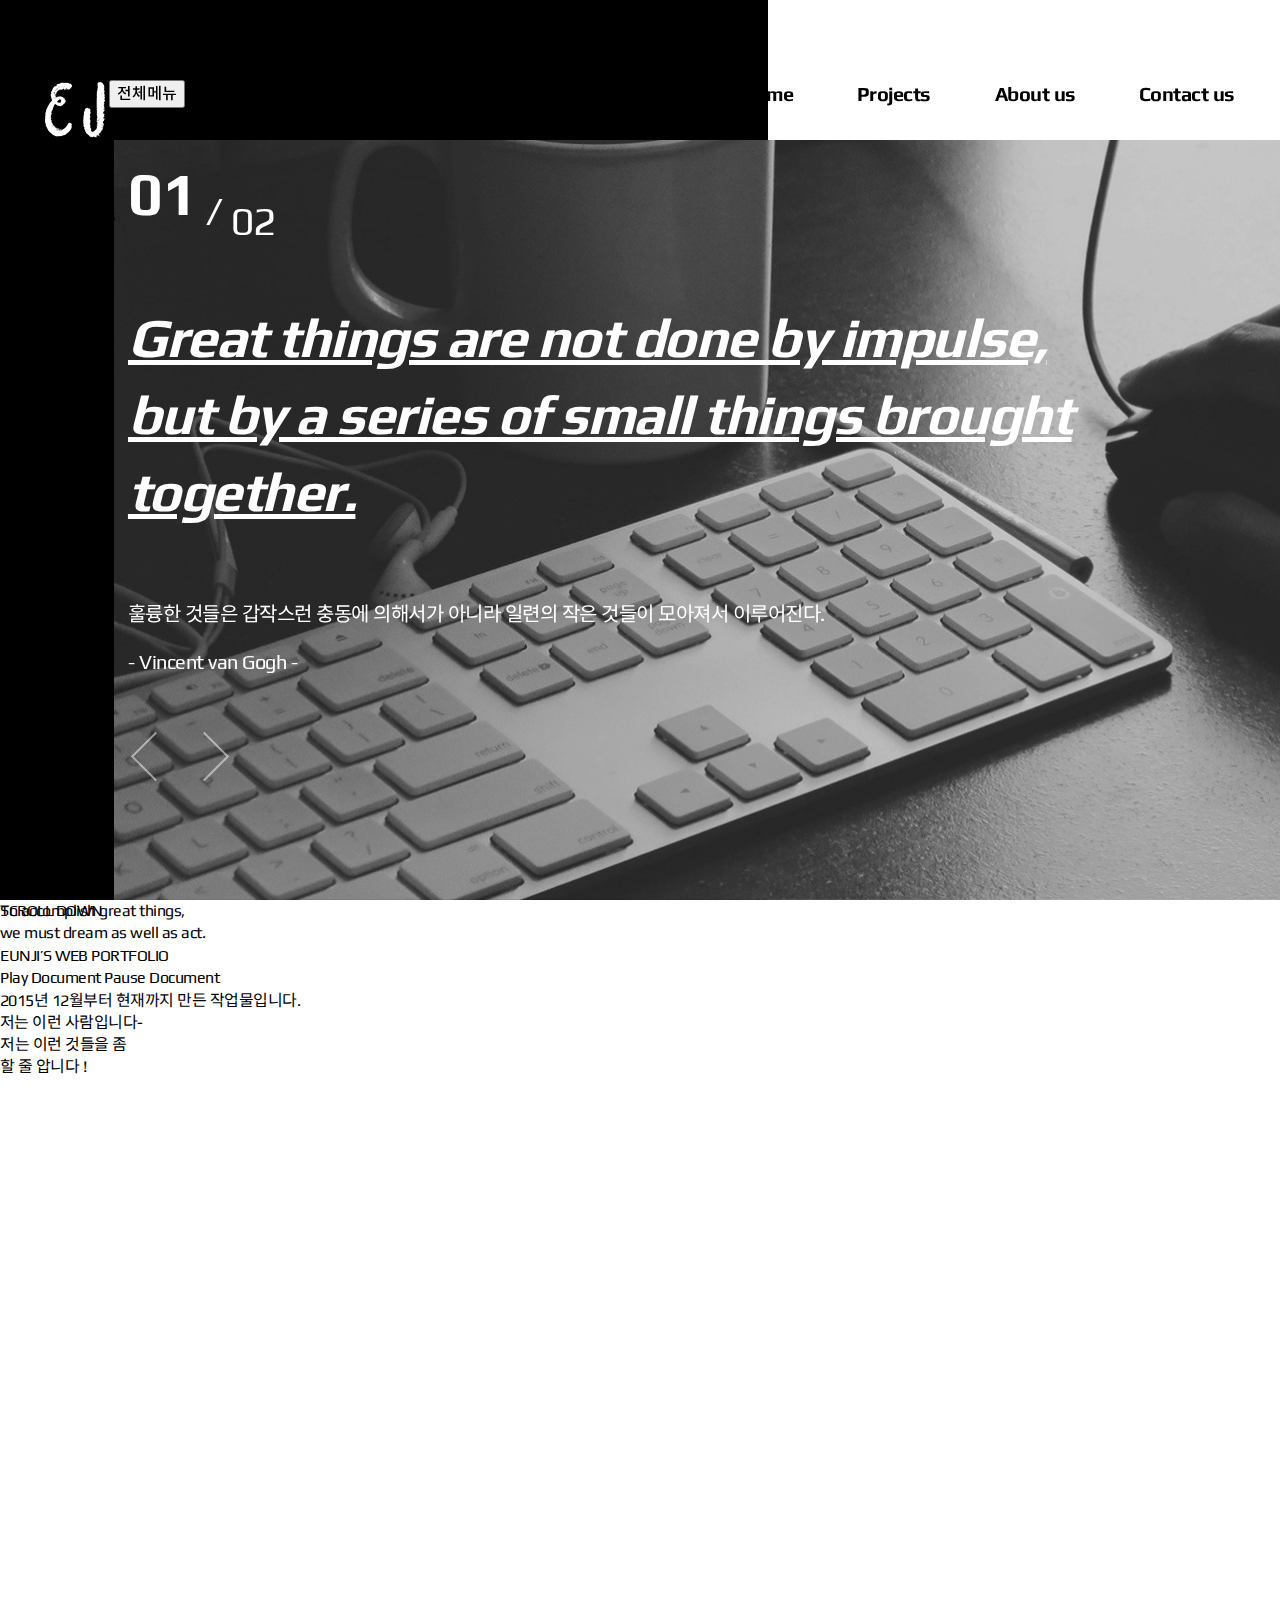
==== commit b0e967c5: "main, header" ====
--- a/index.html
+++ b/index.html
@@ -48,24 +48,23 @@
             <div class="swiper-container main_swiper">
                 <div class="swiper-wrapper">
                     <div class="vis1 swiper-slide">
-                        <div class="vis_bg" data-swiper-parallax-x="60%"></div>
+                        <div class="vis_bg"><div class="img" data-swiper-parallax-x="60%"></div></div>
                     </div>
                     <div class="vis2 swiper-slide">
-                        <div class="vis_bg" data-swiper-parallax-x="60%"></div>
+                        <div class="vis_bg"><div class="img" data-swiper-parallax-x="60%"></div></div>
                     </div>
                 </div>
             </div>
             <div class="vis_txt">
+                <div class="swiper-pagination"></div><!-- slide btn -->
                 <p class="tit">Great things are not done by impulse, <br>but by a series of small things brought together.</p>
                 <p class="txt">훌륭한 것들은 갑작스런 충동에 의해서가 아니라 일련의 작은 것들이 모아져서 이루어진다.</p>
                 <span class="name">- Vincent van Gogh -</span>
-            </div>
-            <div class="slide_btn_box clear"> 
-                <div class="play_box">
-                    <a href="#none" class="swiper-button-pause">일시정지</a>
-                    <a href="#none" class="swiper-button-play">재생</a>
+                
+                <div class="slide_btn_box clear"> 
+                    <button class="slide_btn swiper-button-prev">이전</button>
+                    <button class="slide_btn swiper-button-next">다음</button>
                 </div>
-                <div class="swiper-pagination"></div><!-- slide btn -->
             </div>
             <span class="scrolldown">SCROLL DOWN</span>
         </div>
--- a/resources/css/layout.css
+++ b/resources/css/layout.css
@@ -2,7 +2,7 @@
 /*layout*/
 
 /*header*/
-.header { position: absolute; left:0; width: 100%; transition:top .8s ease-in-out;  height: 80px; z-index:3;}
+.header { position: fixed; left:0; width: 100%; transition:top .8s ease-in-out; top:80px;  z-index:3; box-sizing: border-box; padding: 0 5vh;}
 .header .logo {display:inline-block;}
 .header .logo a { text-indent: -99999px; display: block; background:url("../../resources/img/w_logo.png") no-repeat; background-size: cover; width:60px; height:56px;}
 
--- a/resources/css/main.css
+++ b/resources/css/main.css
@@ -4,25 +4,35 @@
 /*visual*/
 .main_vis { height:100vh; position: relative; max-height: 960px;}
 .left_bg { width:60%; height: 100%; background-color: #000; display: block; transition: .3s ease;}
-.main_swiper { position:absolute; bottom:0; left:55%; transform:translateX(-50%); max-width: 1180px; width: 100%;}
-.main_swiper .swiper-slide { width: 100%; height:760px; background: url('../../resources/img/main/main_vis.jpg') no-repeat center; background-size: cover;}
-.main_swiper .vis2 { background: url('../../resources/img/main/main_vis2.jpg') no-repeat center; background-size: cover;}
-.main_vis .vis_txt { left:15%; position:absolute; bottom:125px; z-index:1; }
-.main_vis .vis_txt .tit { letter-spacing: -1px; font-family: 'play'; font-weight: 600; font-size: 55px; color: #fff; font-style: italic; text-decoration: underline;}
+.main_swiper { position:absolute; bottom:0; height:760px; left:55%; transform:translateX(-50%); max-width: 1180px; width: 100%;}
+.main_swiper .swiper-slide { text-align:center; height:100%; width:100% !important; overflow:hidden; display: -webkit-box; display: -ms-flexbox; display: -webkit-flex; display: flex; -webkit-box-pack: center; -ms-flex-pack: center; -webkit-justify-content: center; justify-content: center; -webkit-box-align: center; -ms-flex-align: center; -webkit-align-items: center; align-items: center;}
+.main_swiper .swiper-slide .vis_bg { height: 100%; width:100%;}
+.main_swiper .swiper-slide .vis_bg .img { height:100%; transition:.3s ease;  background: url('../../resources/img/main/main_vis.jpg') no-repeat center; background-size: cover;}
+.main_swiper .swiper-slide.vis2 .img { background: url('../../resources/img/main/main_vis2.jpg') no-repeat center; background-size: cover;}
+.main_vis .vis_txt { left:10vw; position:absolute; bottom:125px; z-index:1; }
+.main_vis .vis_txt .tit { letter-spacing: -1.5px; font-family: 'play'; font-weight: 600; font-size: 55px; color: #fff; font-style: italic; text-decoration: underline;}
 .main_vis .vis_txt .txt { font-size: 20px; margin: 70px 0 20px; color: #fff;}
 .main_vis .vis_txt .name { color:#fff; font-size: 20px;}
+.main_vis .swiper-pagination { position: relative; bottom: auto; display: inline-block; text-align:left; color:#fff; font-size: 40px; margin-bottom: 50px;}
+.main_vis .swiper-pagination span::before { content:'0'; display: inline-block;}
+.main_vis .swiper-pagination .swiper-pagination-current { font-size: 60px; font-weight: bold; vertical-align: 10px;}
+.main_vis .swiper-pagination .swiper-pagination-total {vertical-align: -10px;}
+.main_vis .slide_btn_box { margin-top: 80px; }
+.main_vis .slide_btn {transition:.3s ease; display: inline-block; position: relative; text-indent: -99999px; border: none; background: none; border: 2px solid rgba(255,255,255,.5); border-right:0; border-bottom: 0; width: 35px; height: 35px; transform: rotate(-45deg); outline:none; font-size: 0;}
+.main_vis .slide_btn.swiper-button-next { border: 2px solid rgba(255,255,255,.5); border-left:0; border-top: 0; margin-left: 30px;}
+.main_vis .slide_btn:hover { border-color: #fff;}
 
 
 
 @keyframes zoomIn00 {
-    from{
+    from {
         transform: scale(1.15);
-        }
-    to{
+    }
+    to {
         transform: scale(1);
-           }
     }
-    
+}
+
 
 
 @media screen and (max-width:1100px){
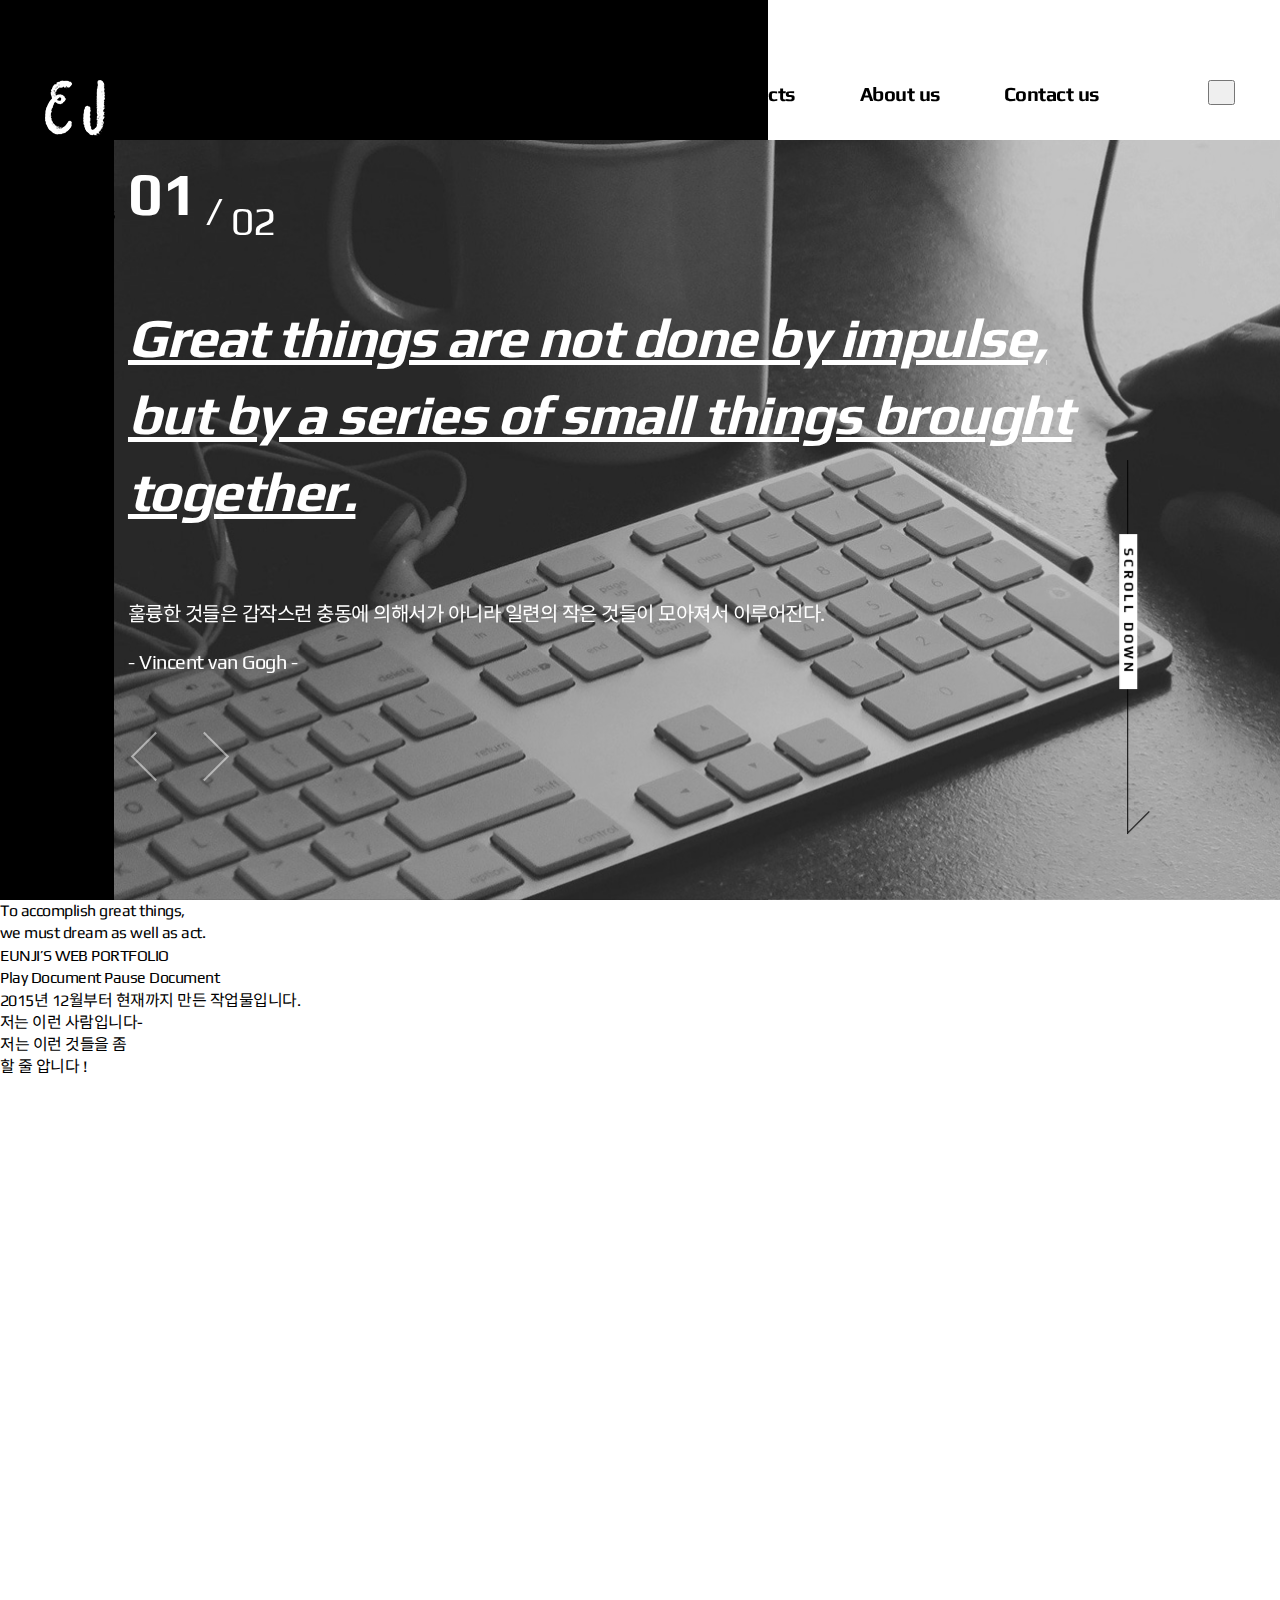
==== commit 0fcfec5c: "main visual, gnb" ====
--- a/index.html
+++ b/index.html
@@ -39,11 +39,35 @@
 <body>
 
 <div id="wrap">
-    <header class="header" id="header"></header>
+    <header class="header" id="header">
+        <!-- header s -->
+        <h1 class="logo"><a href="/">웹 퍼블리셔 이은지 포트폴리오</a></h1>
+        <nav class="gnb">
+            <ul>
+                <li><a href="#home" class="page-scroll">Home</a></li>
+                <li><a href="#none" class="page-scroll">Projects</a></li>
+                <li><a href="#none" class="page-scroll">About us</a></li>
+                <li><a href="#none" class="page-scroll">Contact us</a></li>
+            </ul>
+        </nav>
+        <button class="hammenu"><span class="txt">전체메뉴</span><i class="first"></i><i class="second"></i><i class="last"></i></button>
+        <div class="mobile_menu">
+            <nav class="gnb">
+                <ul>
+                    <li><a href="#none" class="page-scroll">Home</a></li>
+                    <li><a href="#none" class="page-scroll">Projects</a></li>
+                    <li><a href="#none" class="page-scroll">About us</a></li>
+                    <li><a href="#none" class="page-scroll">Contact us</a></li>
+                </ul>
+            </nav>
+        </div>
+        <!-- header e -->
+
+    </header>
 
     <div id="container">
         <!-- main visial s -->
-        <div class="main_vis">
+        <div class="main_vis" id="home">
             <div class="left_bg"></div>
             <div class="swiper-container main_swiper">
                 <div class="swiper-wrapper">
@@ -66,7 +90,7 @@
                     <button class="slide_btn swiper-button-next">다음</button>
                 </div>
             </div>
-            <span class="scrolldown">SCROLL DOWN</span>
+            <p class="scrolldown"><span class="txt">SCROLL DOWN</span></p>
         </div>
         <!-- main visial e -->
 
--- a/resources/css/layout.css
+++ b/resources/css/layout.css
@@ -3,14 +3,22 @@
 
 /*header*/
 .header { position: fixed; left:0; width: 100%; transition:top .8s ease-in-out; top:80px;  z-index:3; box-sizing: border-box; padding: 0 5vh;}
+.header.scroll { top:30px;}
 .header .logo {display:inline-block;}
 .header .logo a { text-indent: -99999px; display: block; background:url("../../resources/img/w_logo.png") no-repeat; background-size: cover; width:60px; height:56px;}
 
-.header > .gnb {float:right;}
+.header.black .logo a { background-image:url("../../resources/img/logo.png")}
+
+
+.header > .gnb {float:right; margin-right:135px;}
 .header > .gnb ul {}
 .header > .gnb ul li {display: inline-block; font-size:20px; margin-left:60px;}
-.header > .gnb ul li a { font-weight: 600; font-family: 'play';}
+.header > .gnb ul li a { transition: .3s ease; font-weight: 600; font-family: 'play';}
+.header > .gnb ul li a:hover {color:#e51b23;}
 
+.hammenu { position: absolute; width: 27px; right: 5vh; display: inline-block;}
+.hammenu .txt {font-size: 0;}
+.hammenu i { width: 100%; height: 2px; background: #000;}
 
 
 @media screen and (max-width:1100px){
--- a/resources/css/main.css
+++ b/resources/css/main.css
@@ -21,7 +21,17 @@
 .main_vis .slide_btn {transition:.3s ease; display: inline-block; position: relative; text-indent: -99999px; border: none; background: none; border: 2px solid rgba(255,255,255,.5); border-right:0; border-bottom: 0; width: 35px; height: 35px; transform: rotate(-45deg); outline:none; font-size: 0;}
 .main_vis .slide_btn.swiper-button-next { border: 2px solid rgba(255,255,255,.5); border-left:0; border-top: 0; margin-left: 30px;}
 .main_vis .slide_btn:hover { border-color: #fff;}
+.main_vis .scrolldown { position: absolute; right: 0; z-index: 1; bottom: 57px; width: 340px; line-height:100%;  transform: rotate(90deg) translate3d(-50%, -50%, 0); }
+.main_vis .scrolldown::before { transition: .3s ease; content:''; display: inline-block; width: 100%; right: 0; height: 1px; background: #000; position: absolute; }
+.main_vis .scrolldown::after {content: ''; position: absolute;top:-11px; right: -3px; display: inline-block; height: 1px; width: 30px; background:#000; transform:rotate(45deg); }
+.main_vis .scrolldown span {animation: scrollDown 1.5s ease infinite; position: relative; display: inline-block; font-family: 'play'; transition: .3s ease; font-size: 13px; letter-spacing: 3px; transform: translateX(40px) translateY(-50%); padding:0 14px; font-weight: 600; background: #fff; }
+.main_vis:hover .scrolldown::before {width: 110%;}
 
+@keyframes scrollDown {
+    0% { transform: translateX(40px) translateY(-50%);}
+    70% { transform: translateX(50%) translateY(-50%);}
+    100%{transform: translateX(40px) translateY(-50%);}
+}
 
 
 @keyframes zoomIn00 {
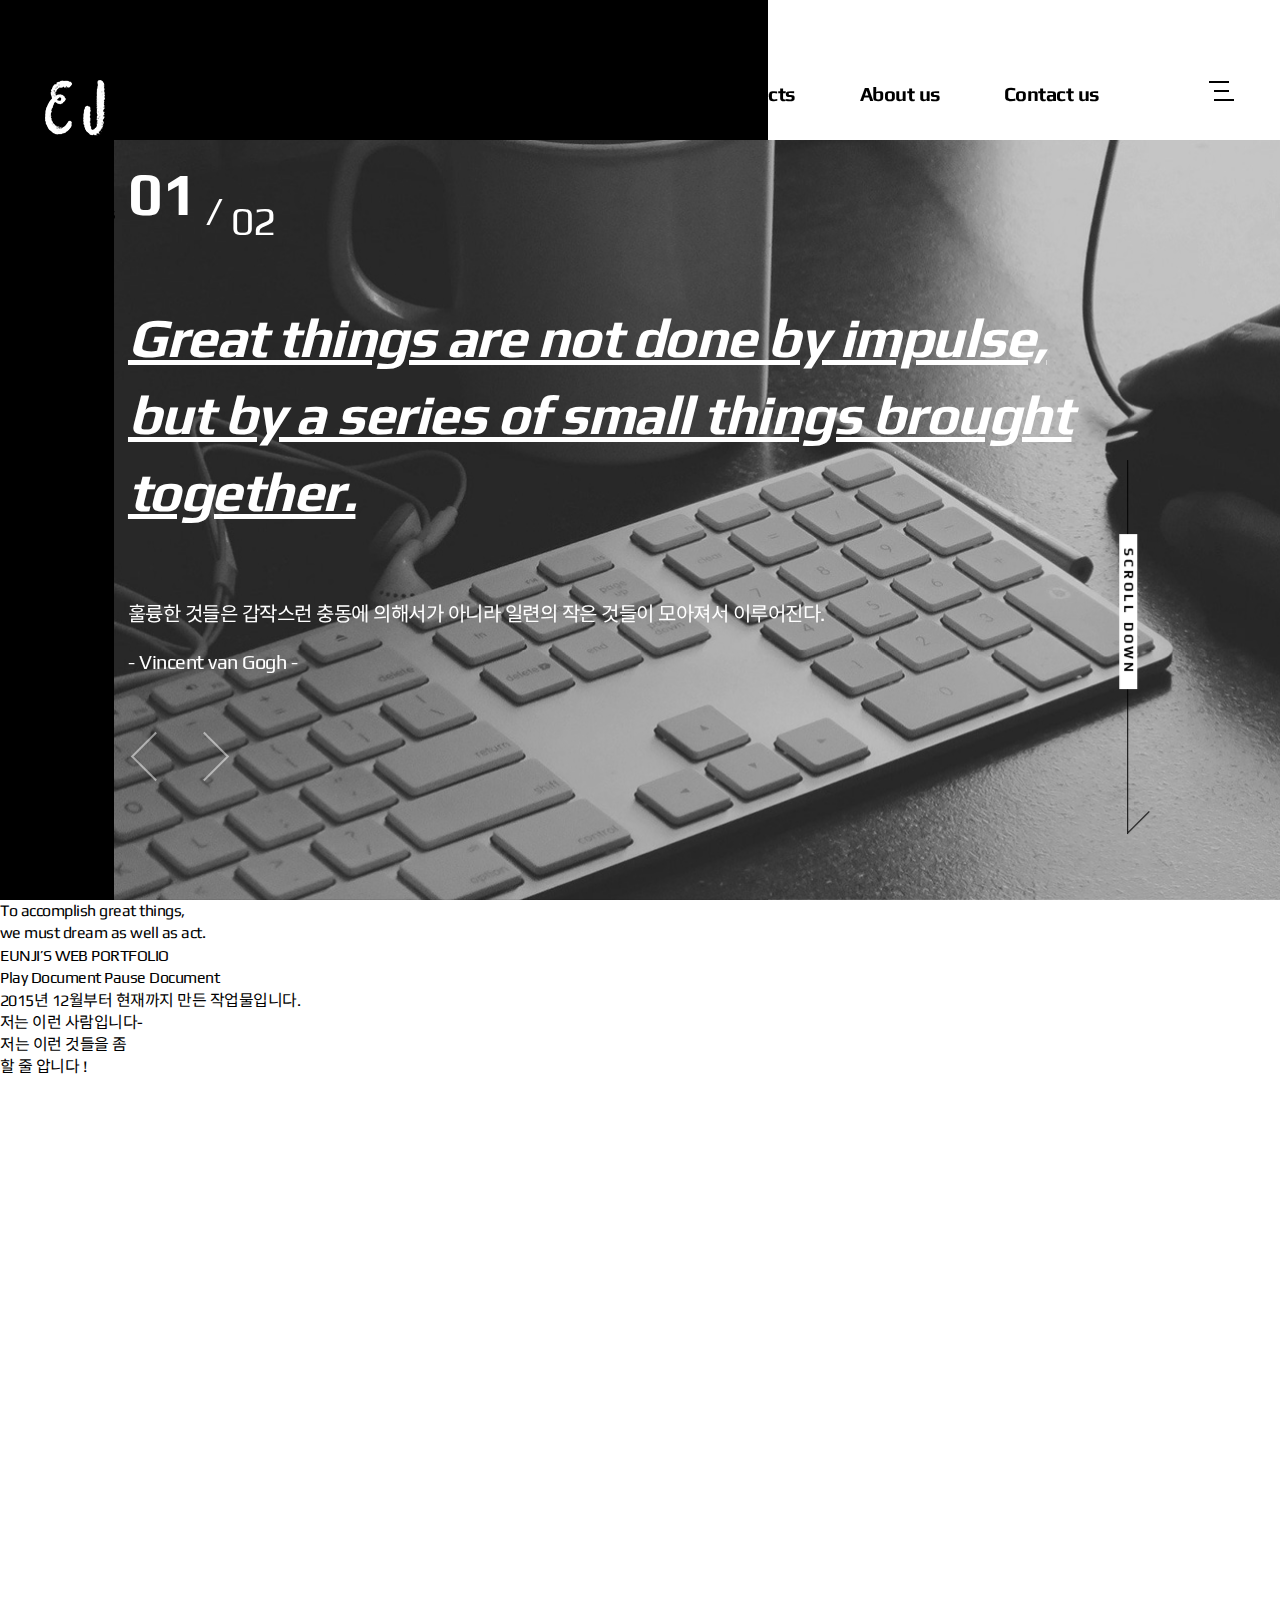
==== commit 3a7e86da: "main visual, header css - 200826 ej" ====
--- a/index.html
+++ b/index.html
@@ -39,31 +39,7 @@
 <body>
 
 <div id="wrap">
-    <header class="header" id="header">
-        <!-- header s -->
-        <h1 class="logo"><a href="/">웹 퍼블리셔 이은지 포트폴리오</a></h1>
-        <nav class="gnb">
-            <ul>
-                <li><a href="#home" class="page-scroll">Home</a></li>
-                <li><a href="#none" class="page-scroll">Projects</a></li>
-                <li><a href="#none" class="page-scroll">About us</a></li>
-                <li><a href="#none" class="page-scroll">Contact us</a></li>
-            </ul>
-        </nav>
-        <button class="hammenu"><span class="txt">전체메뉴</span><i class="first"></i><i class="second"></i><i class="last"></i></button>
-        <div class="mobile_menu">
-            <nav class="gnb">
-                <ul>
-                    <li><a href="#none" class="page-scroll">Home</a></li>
-                    <li><a href="#none" class="page-scroll">Projects</a></li>
-                    <li><a href="#none" class="page-scroll">About us</a></li>
-                    <li><a href="#none" class="page-scroll">Contact us</a></li>
-                </ul>
-            </nav>
-        </div>
-        <!-- header e -->
-
-    </header>
+    <header class="header" id="header"></header>
 
     <div id="container">
         <!-- main visial s -->
--- a/resources/css/layout.css
+++ b/resources/css/layout.css
@@ -16,10 +16,12 @@
 .header > .gnb ul li a { transition: .3s ease; font-weight: 600; font-family: 'play';}
 .header > .gnb ul li a:hover {color:#e51b23;}
 
-.hammenu { position: absolute; width: 27px; right: 5vh; display: inline-block;}
-.hammenu .txt {font-size: 0;}
-.hammenu i { width: 100%; height: 2px; background: #000;}
-
+.hammenu {font-size: 0; line-height: 100%; position: absolute; width: 27px; right: 5vh; display: inline-block; background: none; border: none;}
+.hammenu .txt {font-size: 0; position: absolute;}
+.hammenu i { transition: .3s ease; display: inline-block; width: 100%; height: 2px; background: #000; margin-top: 7px;}
+.hammenu i.first { margin-top: 0; float: right; width: 20px;}
+.hammenu i.last {float: left; width: 20px;}
+.hammenu:hover i { width: 100%;}
 
 @media screen and (max-width:1100px){
 
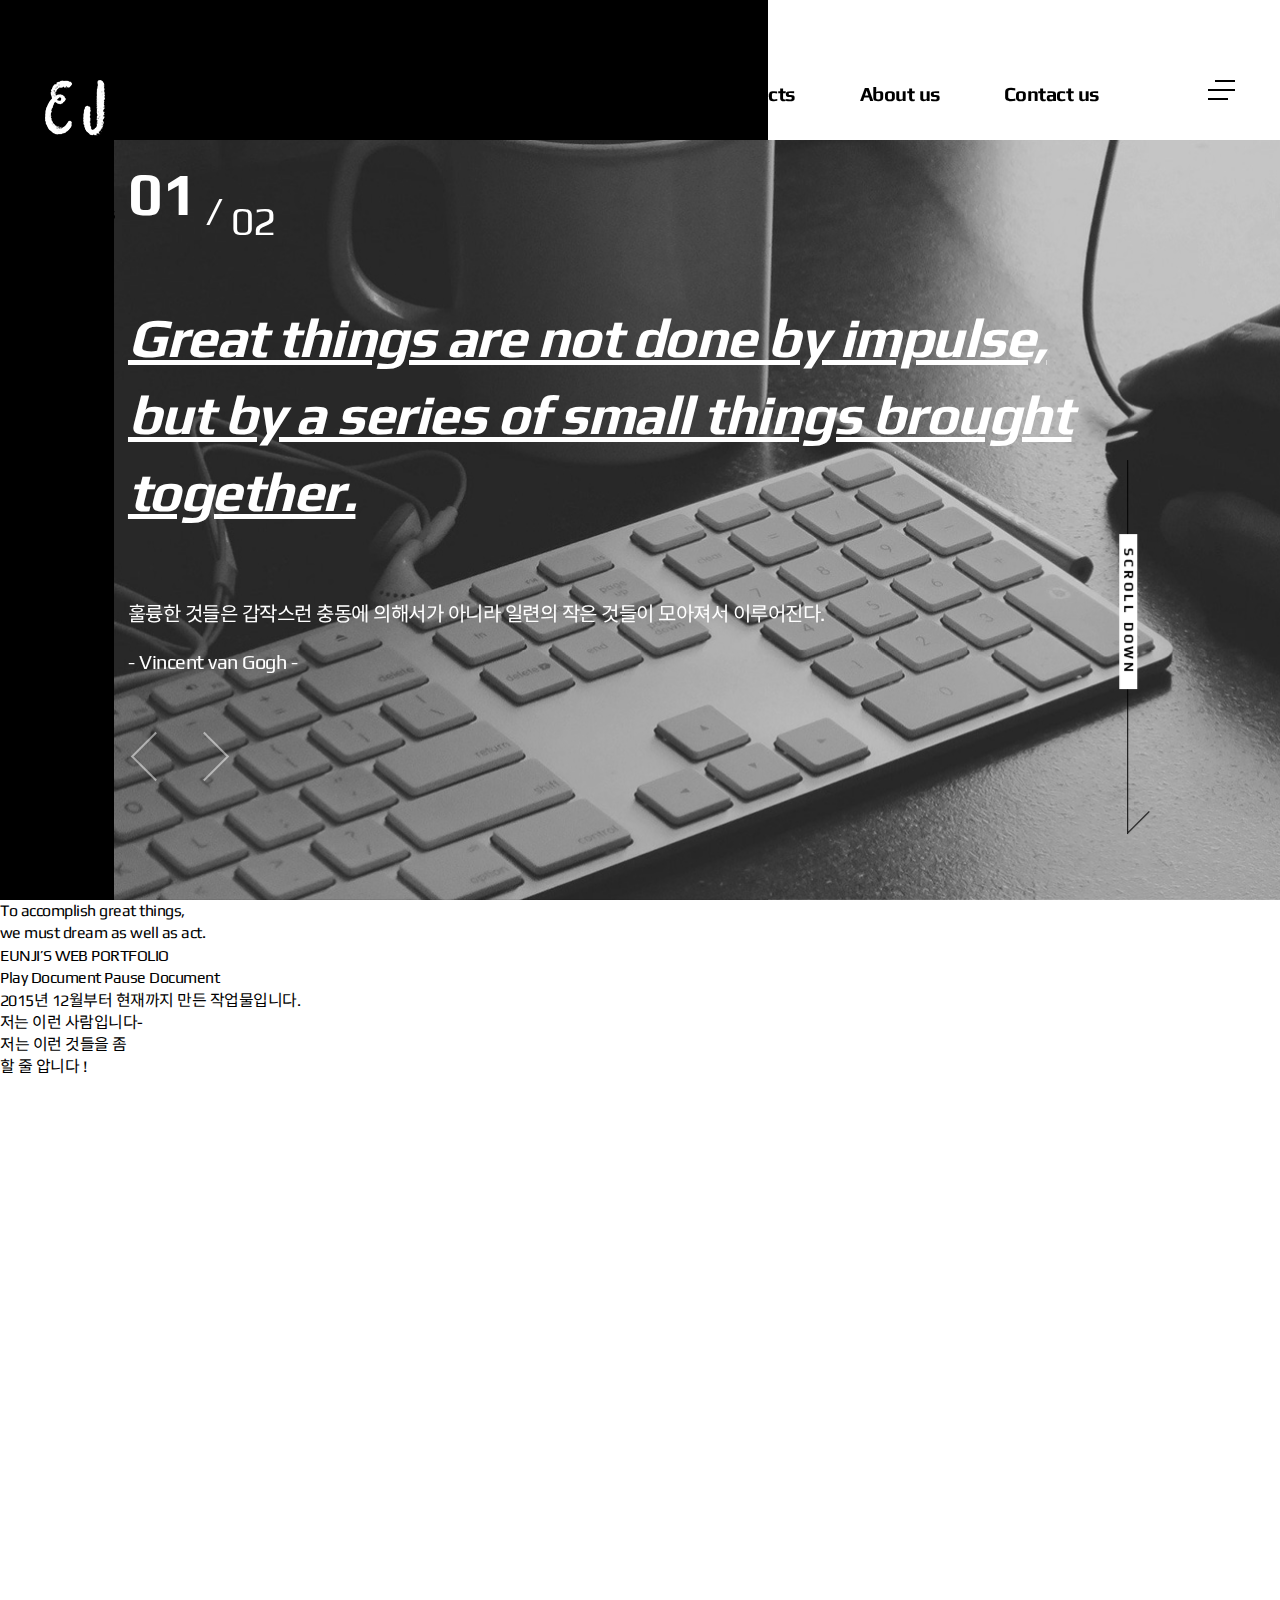
==== commit 3cf9eba0: "header - 200826 ej" ====
--- a/index.html
+++ b/index.html
@@ -39,7 +39,33 @@
 <body>
 
 <div id="wrap">
-    <header class="header" id="header"></header>
+    <header class="header" id="header">
+        <!-- header s, commit - remove -->
+        <!--
+        <h1 class="logo"><a href="/">웹 퍼블리셔 이은지 포트폴리오</a></h1>
+        <nav class="gnb">
+            <ul>
+                <li><a href="#home" class="page-scroll">Home</a></li>
+                <li><a href="#none" class="page-scroll">Projects</a></li>
+                <li><a href="#none" class="page-scroll">About us</a></li>
+                <li><a href="#none" class="page-scroll">Contact us</a></li>
+            </ul>
+        </nav>
+        <a href="#none" class="hammenu"><span class="txt">전체메뉴</span><i class="first"></i><i class="second"></i><i class="last"></i></a>
+        <div class="mobile_menu">
+            <nav class="gnb">
+                <ul>
+                    <li><a href="#none" class="page-scroll">Home</a></li>
+                    <li><a href="#none" class="page-scroll">Projects</a></li>
+                    <li><a href="#none" class="page-scroll">About us</a></li>
+                    <li><a href="#none" class="page-scroll">Contact us</a></li>
+                </ul>
+            </nav>
+        </div>
+        -->
+        <!-- header e -->
+
+    </header>
 
     <div id="container">
         <!-- main visial s -->
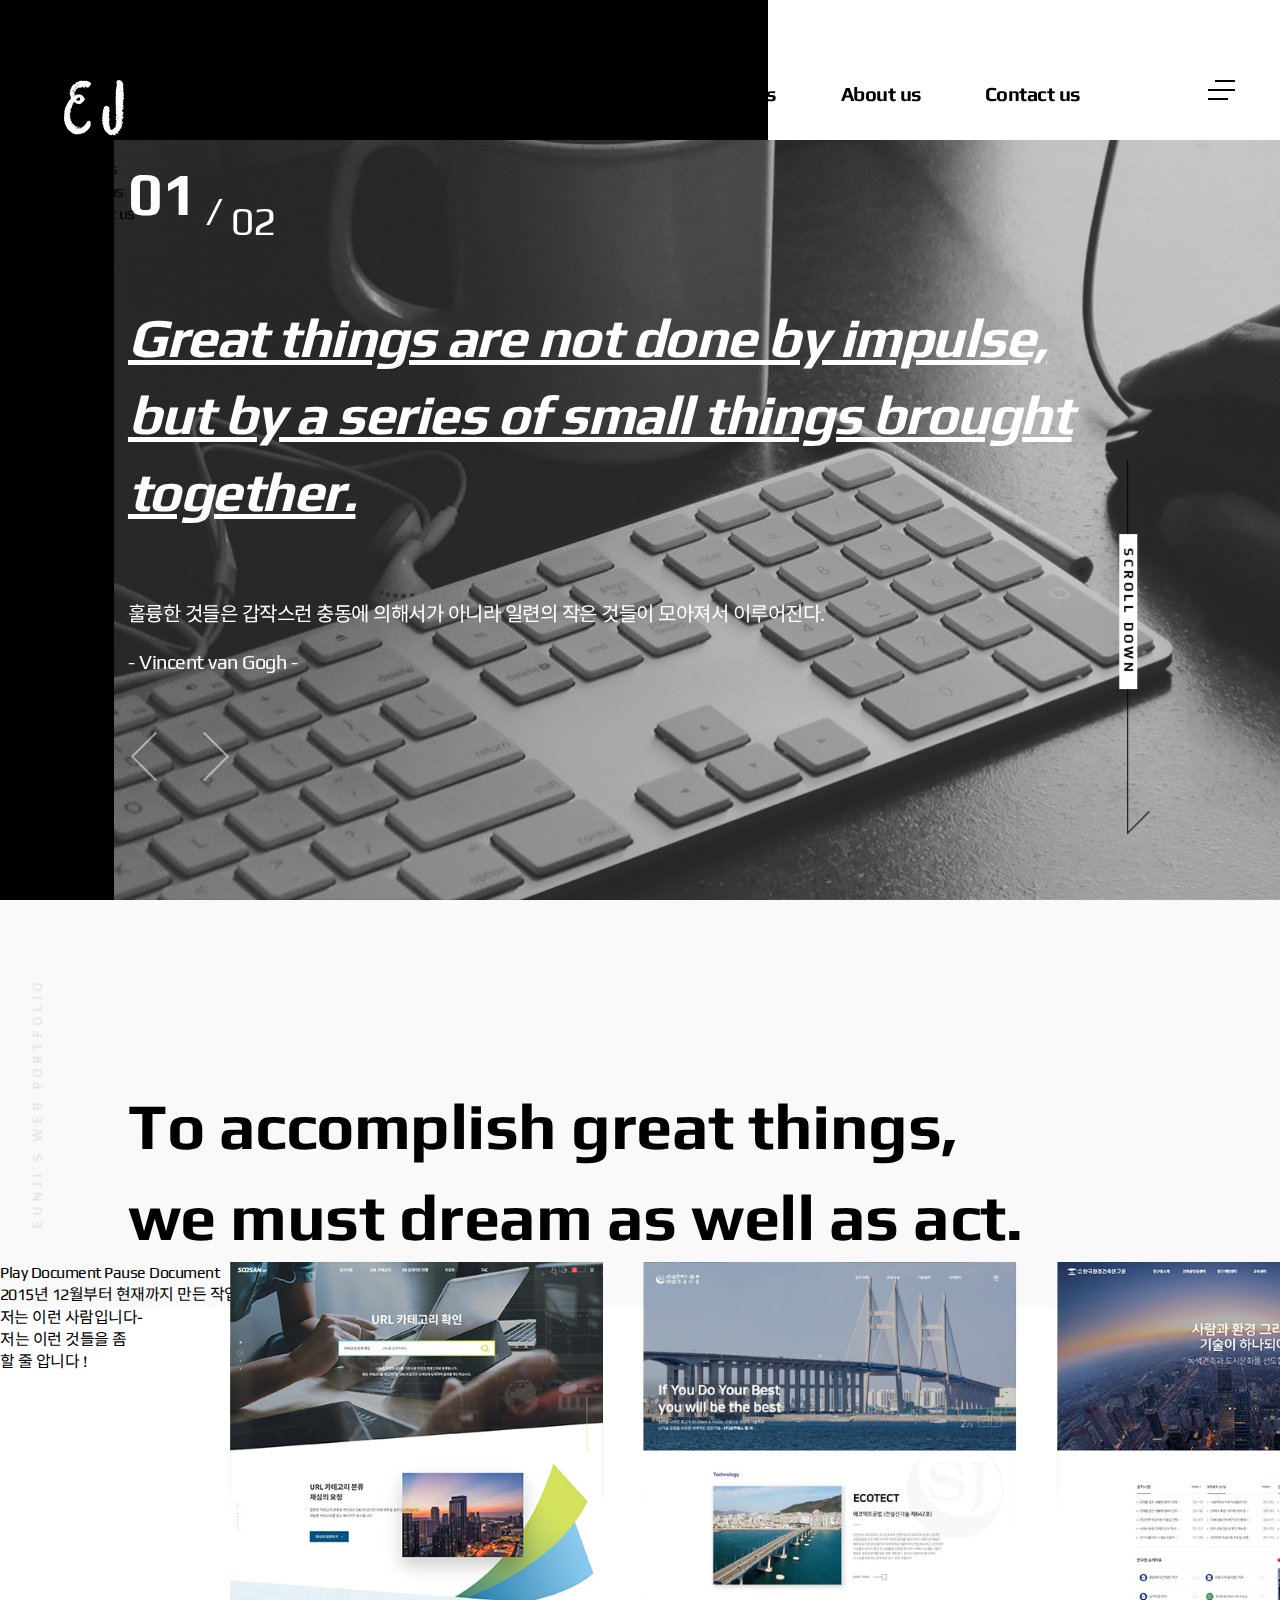
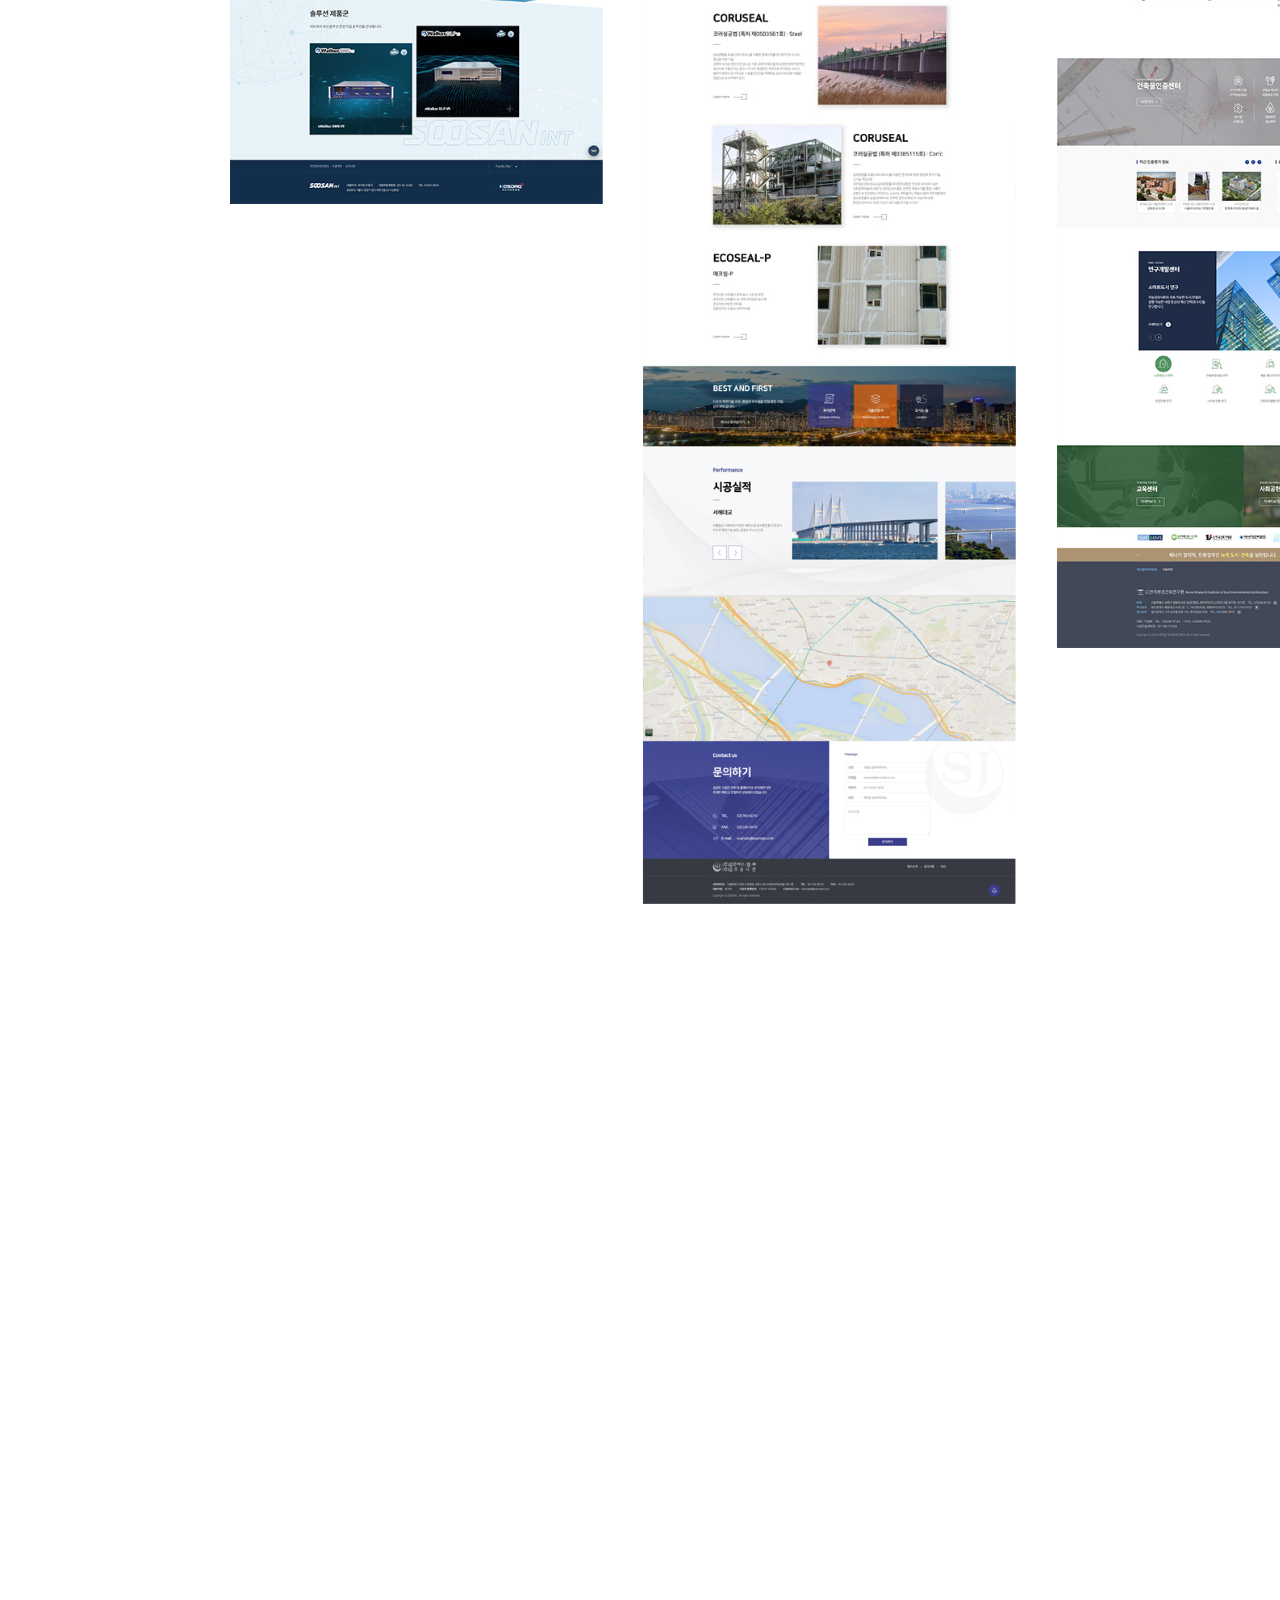
==== commit 5d7b70b3: "main visual, section2 - 200829 ej" ====
--- a/index.html
+++ b/index.html
@@ -100,16 +100,34 @@
             <p class="wrap_tit">To accomplish great things, <br>we must dream as well as act. </p>
             <span class="left_tit">EUNJI’S WEB PORTFOLIO</span>
             <!-- project s -->
-            <div class="swiper-container project_swiper">
-                <div class="swiper-wrapper">
-                    <div class="slide1 swiper-slide">
+            <div class="projects_slider_wrap">
+                <div class="swiper-container project_swiper">
+                    <div class="swiper-wrapper">
+                        <div class="slide1 swiper-slide">
+                            <a href="#none" class="project_img"><img src="resources/img/main/project2.jpg" alt="수산 int"></a>
+                        </div>
+                        <div class="slide2 swiper-slide">
+                            <a href="#none" class="project_img"><img src="resources/img/main/project4.jpg" alt="삼주 smc"></a>
+                        </div>
+                        <div class="slide3 swiper-slide">
+                            <a href="#none" class="project_img"><img src="resources/img/main/project3.jpg" alt="환경건축연구원"></a>
+                        </div>
+                        <div class="slide4 swiper-slide">
+                            <a href="#none" class="project_img"><img src="resources/img/main/project1.jpg" alt="지승"></a>
+                        </div>
+                    </div>
+                </div>
+                
+                <div class="swiper-container project_thumbs">
+                    <div class="swiper-wrapper">
+                        <div class="slide1 swiper-slide">
+                        </div>
+                        <div class="slide2 swiper-slide">
 
-                    </div>
-                    <div class="slide2 swiper-slide">
+                        </div>
+                        <div class="slide3 swiper-slide">
 
-                    </div>
-                    <div class="slide3 swiper-slide">
-
+                        </div>
                     </div>
                 </div>
             </div>
@@ -121,6 +139,8 @@
                 </div>
                 <!-- <div class="swiper-pagination"></div> --><!-- slide btn -->
             </div>
+
+            
             <!-- project e -->
         </div>
         <div class="aboutme1">
--- a/resources/css/layout.css
+++ b/resources/css/layout.css
@@ -2,7 +2,7 @@
 /*layout*/
 
 /*header*/
-.header { position: fixed; left:0; width: 100%; transition:top .8s ease-in-out; top:80px;  z-index:3; box-sizing: border-box; padding: 0 5vh;}
+.header { position: fixed; left:0; width: 100%; transition:top .8s ease-in-out; top:80px;  z-index:3; box-sizing: border-box; padding: 0 5vw;}
 .header.scroll { top:30px;}
 .header .logo {display:inline-block;}
 .header .logo a { text-indent: -99999px; display: block; background:url("../../resources/img/w_logo.png") no-repeat; background-size: cover; width:60px; height:56px;}
--- a/resources/css/main.css
+++ b/resources/css/main.css
@@ -27,6 +27,18 @@
 .main_vis .scrolldown span {animation: scrollDown 1.5s ease infinite; position: relative; display: inline-block; font-family: 'play'; transition: .3s ease; font-size: 13px; letter-spacing: 3px; transform: translateX(40px) translateY(-50%); padding:0 14px; font-weight: 600; background: #fff; }
 .main_vis:hover .scrolldown::before {width: 110%;}
 
+.projects { padding-top:180px; background: #f9f9f9; position: relative;}
+.projects .wrap_tit { font-size: 65px; font-family: 'play'; font-weight: 600;margin-left:10vw; display:inline-block;}
+.projects .left_tit {font-size: 13px; font-family: 'play'; color:#ddd; letter-spacing: 5px; position: absolute; left: 3vw; transform:translate3d(-50%, -50%, 0) rotate(-90deg); top: 50%; } 
+
+.projects_slider_wrap { position: absolute; right: -150px; width: 100%; max-width: 1200px;}
+.project_swiper { overflow: hidden;}
+.project_swiper .swiper-slide {width: 30%;}
+.project_swiper .swiper-slide .project_img { overflow: hidden; display: block;}
+.project_swiper .swiper-slide .project_img img {max-width: 100%;}
+
+
+
 @keyframes scrollDown {
     0% { transform: translateX(40px) translateY(-50%);}
     70% { transform: translateX(50%) translateY(-50%);}
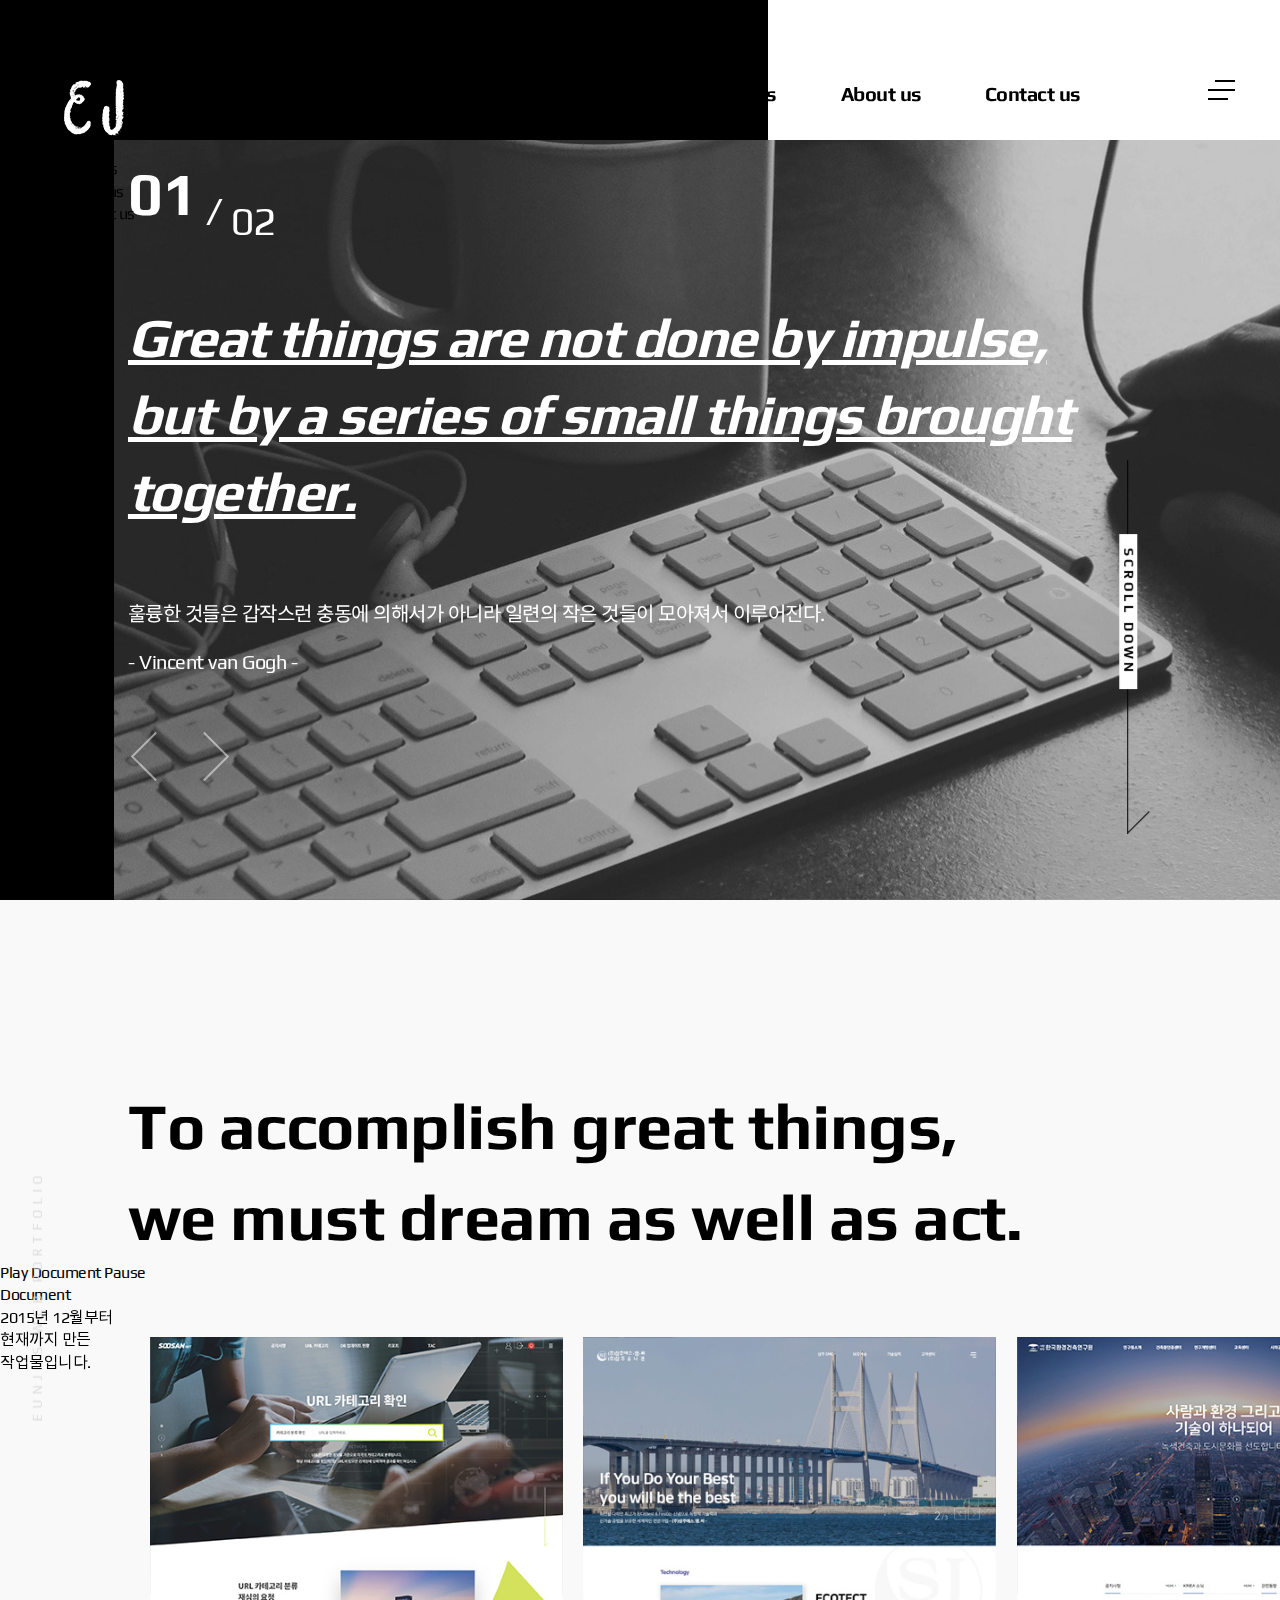
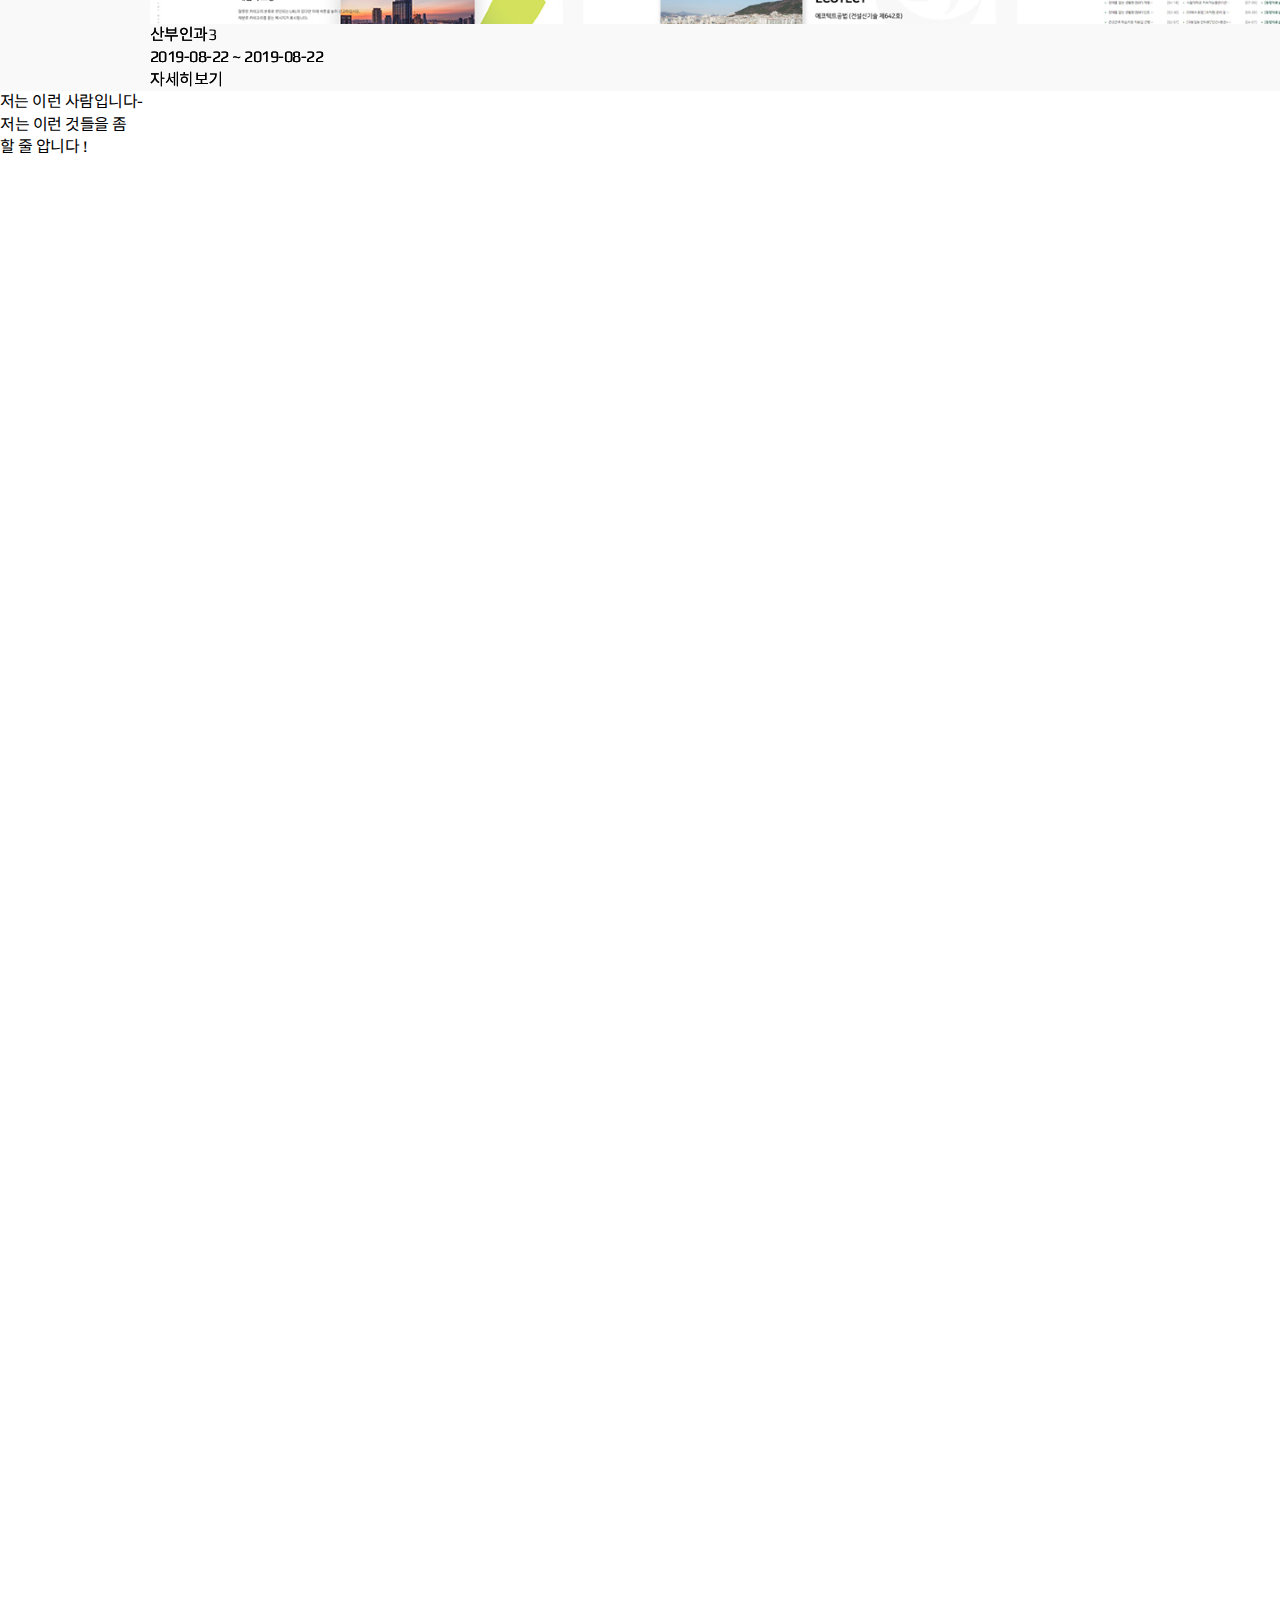
==== commit 5442aa04: "section2 - 200830 ej" ====
--- a/index.html
+++ b/index.html
@@ -121,12 +121,25 @@
                 <div class="swiper-container project_thumbs">
                     <div class="swiper-wrapper">
                         <div class="slide1 swiper-slide">
+                            <div class="thumbs_box">
+                                <p class="tit">산부인과</p>
+                                <p class="days">2019-08-22 ~ 2019-08-22</p>
+                                <a href="#none" class="more_btn">자세히보기</a>
+                            </div>
                         </div>
                         <div class="slide2 swiper-slide">
-
+                            <div class="thumbs_box">
+                                <p class="tit">산부인과2</p>
+                                <p class="days">2019-08-22 ~ 2019-08-22</p>
+                                <a href="#none" class="more_btn">자세히보기</a>
+                            </div>
                         </div>
                         <div class="slide3 swiper-slide">
-
+                            <div class="thumbs_box">
+                                <p class="tit">산부인과3</p>
+                                <p class="days">2019-08-22 ~ 2019-08-22</p>
+                                <a href="#none" class="more_btn">자세히보기</a>
+                            </div>
                         </div>
                     </div>
                 </div>
--- a/resources/css/main.css
+++ b/resources/css/main.css
@@ -27,16 +27,16 @@
 .main_vis .scrolldown span {animation: scrollDown 1.5s ease infinite; position: relative; display: inline-block; font-family: 'play'; transition: .3s ease; font-size: 13px; letter-spacing: 3px; transform: translateX(40px) translateY(-50%); padding:0 14px; font-weight: 600; background: #fff; }
 .main_vis:hover .scrolldown::before {width: 110%;}
 
-.projects { padding-top:180px; background: #f9f9f9; position: relative;}
+.projects { overflow: hidden; padding-top:180px; background: #f9f9f9; position: relative;}
 .projects .wrap_tit { font-size: 65px; font-family: 'play'; font-weight: 600;margin-left:10vw; display:inline-block;}
 .projects .left_tit {font-size: 13px; font-family: 'play'; color:#ddd; letter-spacing: 5px; position: absolute; left: 3vw; transform:translate3d(-50%, -50%, 0) rotate(-90deg); top: 50%; } 
 
-.projects_slider_wrap { position: absolute; right: -150px; width: 100%; max-width: 1200px;}
+.projects_slider_wrap {margin-top: 75px; float:right; margin-right: -150px; width: 100%; max-width: 1420px;}
 .project_swiper { overflow: hidden;}
 .project_swiper .swiper-slide {width: 30%;}
-.project_swiper .swiper-slide .project_img { overflow: hidden; display: block;}
-.project_swiper .swiper-slide .project_img img {max-width: 100%;}
-
+.project_swiper .swiper-slide .project_img {height:287px; overflow: hidden; display: block;}
+.project_swiper .swiper-slide .project_img img {max-width: 100%; transition: 2s ease-in-out;}
+.project_swiper .swiper-slide:hover .project_img img { transform: translateY(-100%);}
 
 
 @keyframes scrollDown {
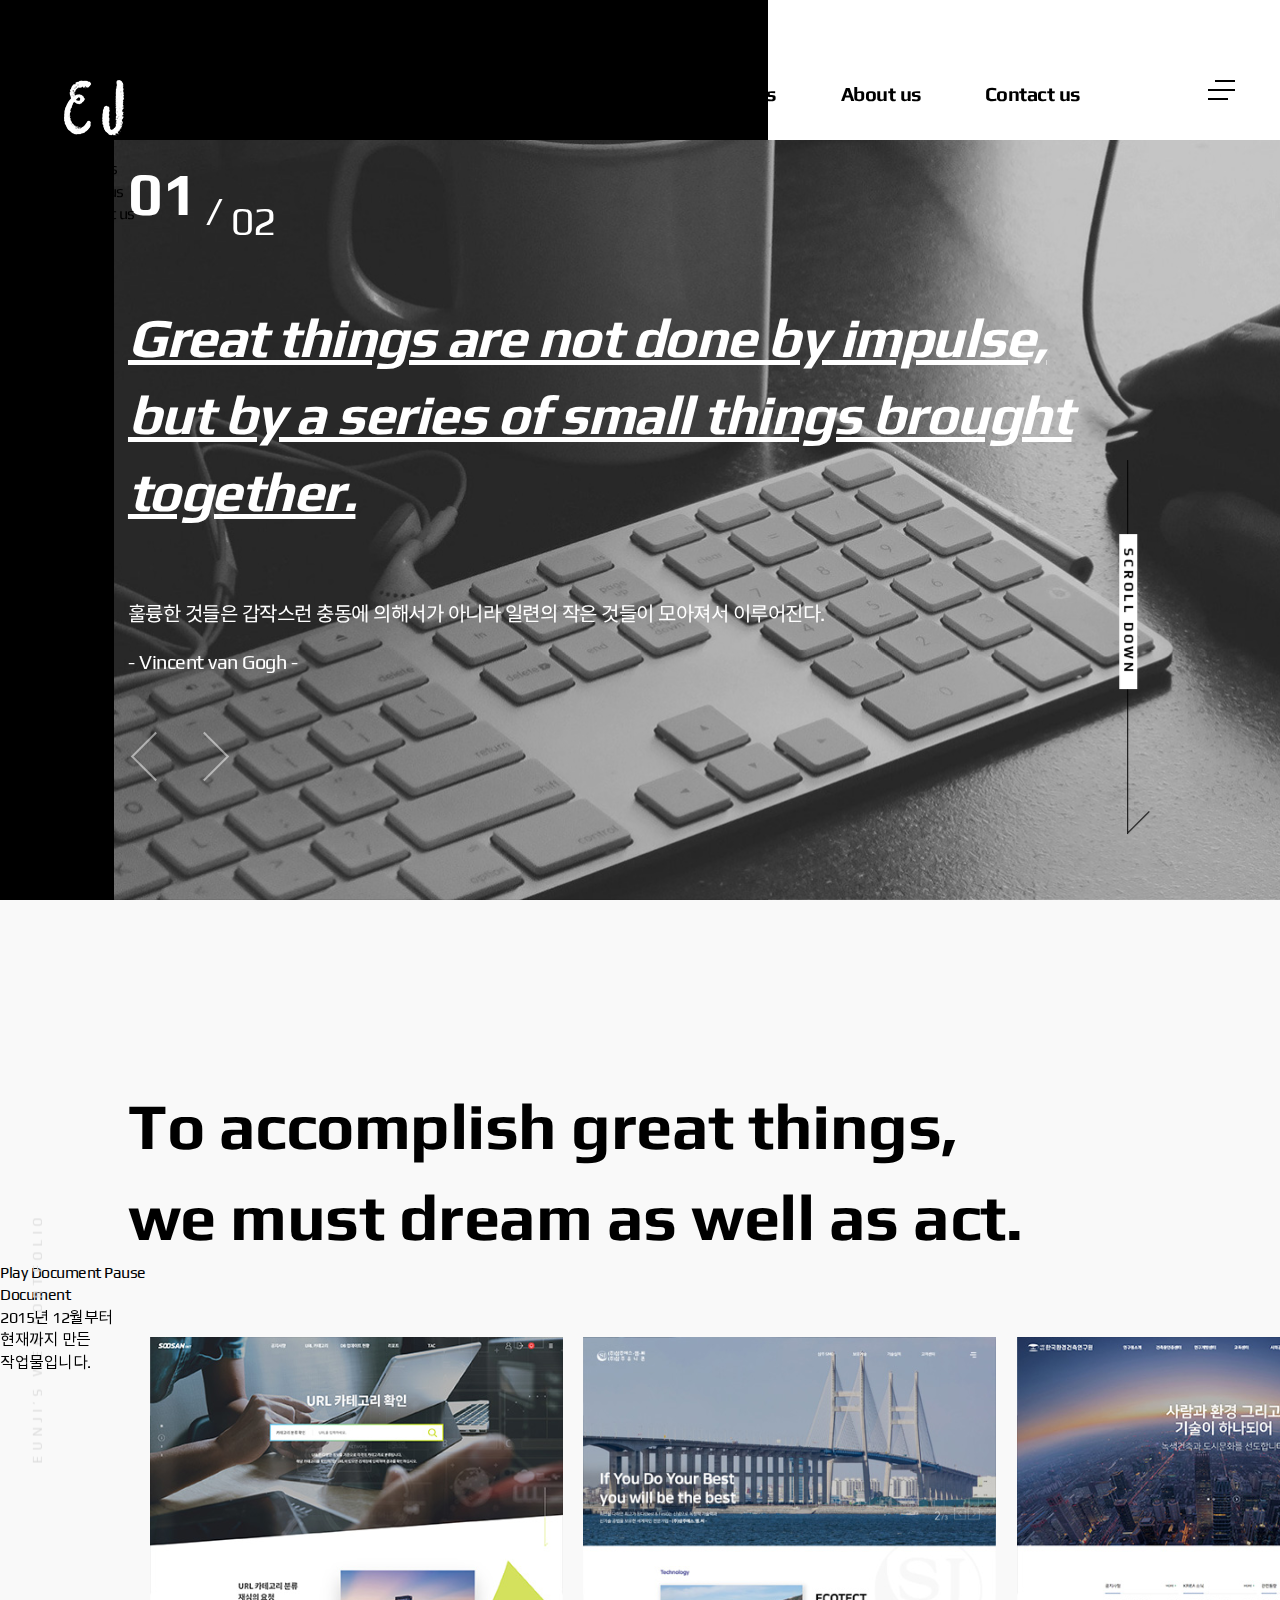
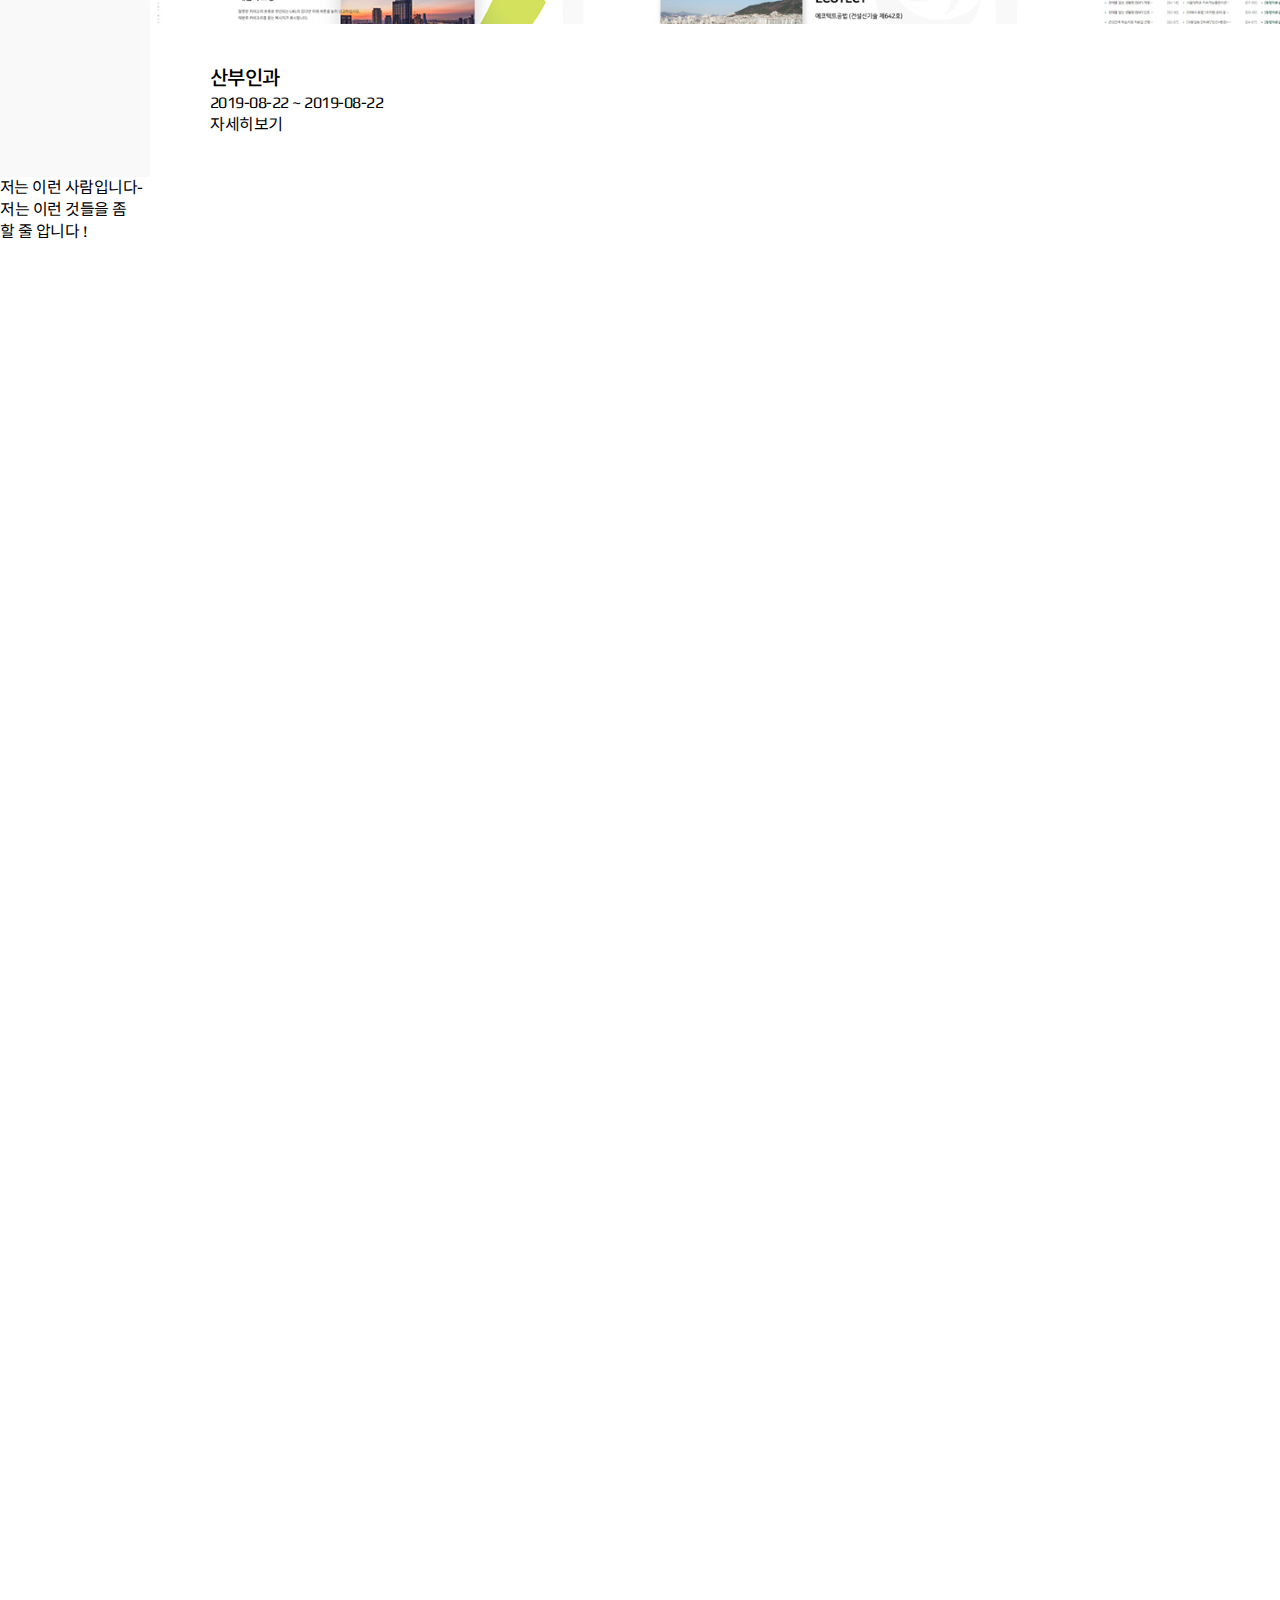
==== commit db34a591: "section2 css - 200901" ====
--- a/index.html
+++ b/index.html
@@ -141,6 +141,13 @@
                                 <a href="#none" class="more_btn">자세히보기</a>
                             </div>
                         </div>
+                        <div class="slide4 swiper-slide">
+                            <div class="thumbs_box">
+                                <p class="tit">산부인과4</p>
+                                <p class="days">2019-08-22 ~ 2019-08-22</p>
+                                <a href="#none" class="more_btn">자세히보기</a>
+                            </div>
+                        </div>
                     </div>
                 </div>
             </div>
@@ -179,6 +186,5 @@
     </footer>
     <!-- footer e -->
 </div>
-
 </body>
 </html>
--- a/resources/css/main.css
+++ b/resources/css/main.css
@@ -36,8 +36,11 @@
 .project_swiper .swiper-slide {width: 30%;}
 .project_swiper .swiper-slide .project_img {height:287px; overflow: hidden; display: block;}
 .project_swiper .swiper-slide .project_img img {max-width: 100%; transition: 2s ease-in-out;}
-.project_swiper .swiper-slide:hover .project_img img { transform: translateY(-100%);}
-
+.project_thumbs {}
+.project_thumbs .swiper-slide { opacity:0 !important;padding: 40px 60px; background:#fff;}
+.project_thumbs .swiper-slide.swiper-slide-active { opacity: 1 !important;}
+.project_thumbs .swiper-slide .thumbs_box {background:#fff;}
+.project_thumbs .swiper-slide .tit {font-size:20px; font-weight: 500;}
 
 @keyframes scrollDown {
     0% { transform: translateX(40px) translateY(-50%);}
